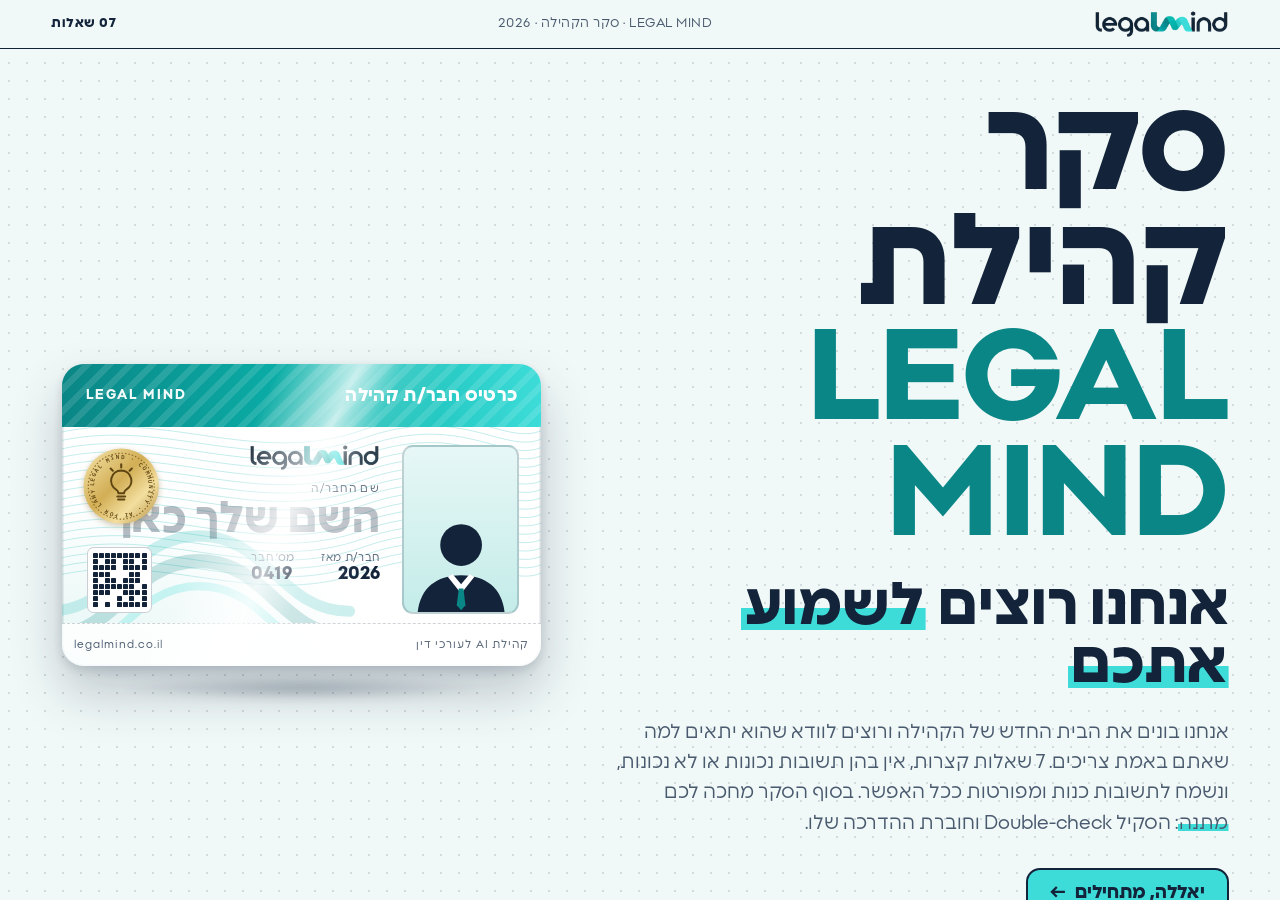
==== community-content-2026/index.html @ 0b5b9eeb "Apply Kadabra review: Polin font, optional details, new icons and wording" ====
<!doctype html>
<html lang="he" dir="rtl">
<head>
<meta charset="utf-8">
<meta name="viewport" content="width=device-width, initial-scale=1, viewport-fit=cover">
<meta property="og:image" content="og.png">
</head>
<body>
<title>סקר קהילת LEGAL MIND</title>
<meta name="description" content="12 שאלות קצרות שיעזרו לנו להחליט אילו מדריכים, סרטונים ועדכונים להכין לקהילה.">
<meta property="og:title" content="סקר קהילת ליגל מיינד">
<meta property="og:description" content="12 שאלות קצרות שיעזרו לנו להחליט אילו מדריכים, סרטונים ועדכונים להכין לקהילה.">
<link rel="preconnect" href="https://fonts.googleapis.com">
<link rel="preconnect" href="https://fonts.gstatic.com" crossorigin>
<link rel="stylesheet" href="https://fonts.googleapis.com/css2?family=Karantina:wght@400;700&family=Frank+Ruhl+Libre:wght@700;900&family=Heebo:wght@400;500;700;800;900&family=IBM+Plex+Mono:wght@400;500;600&family=Amatic+SC:wght@700&display=swap">
<style>
/* Layout: a working desk seen from above. Top rail + bottom rail frame every page; each question pairs a live object (prop) with the answers. */
:root{
  --paper:#F1F9F8;      /* very light turquoise ground, keeps the logo in its true colours */
  --sheet:#FFFFFF;
  --ink:#13233A;        /* logo navy */
  --ink-2:#4A5A6E;
  --teal-d:#0A8686;     /* logo teal, dark */
  --teal:#0BB5AD;       /* logo teal, mid */
  --teal-l:#3DDCD8;     /* logo teal, light */
  --mint:#CDF3F0;       /* selection fill */
  --kraft:#D9B98A;      /* case folder */
  --kraft-d:#B8945F;
  --stamp:#A4432F;      /* rubber-stamp red, from the landing page */
  --wood:#8A5A34;
  --note:#FFF1A6;
  --line:rgba(19,35,58,.16);
  --display:"Karantina","Heebo",system-ui,sans-serif;
  --body:"Heebo",system-ui,sans-serif;
  --mono:"IBM Plex Mono","Heebo",ui-monospace,monospace;
  --hand:"Amatic SC","Heebo",cursive;
  --gut:clamp(16px,4vw,56px);
  --ease:cubic-bezier(.2,.8,.2,1);
  --spring:cubic-bezier(.34,1.56,.64,1);
  color-scheme:light;
}
*{box-sizing:border-box}
html,body{height:100%}
body{direction:rtl;margin:0;background:var(--paper);color:var(--ink);font-family:var(--body);-webkit-font-smoothing:antialiased;overflow:hidden}
button,input,textarea{font:inherit;color:inherit}
.ltr{direction:ltr;unicode-bidi:isolate}
:focus-visible{outline:3px solid var(--teal);outline-offset:3px}

/* ---------- frame ---------- */
.app{position:fixed;inset:env(safe-area-inset-top,0px) 0 env(safe-area-inset-bottom,0px) 0;display:grid;grid-template-rows:auto minmax(0,1fr) auto;grid-template-columns:minmax(0,1fr);
  background-color:var(--paper);background-image:radial-gradient(rgba(19,35,58,.14) 1px,transparent 1.3px);background-size:18px 18px}
.rail{display:flex;align-items:center;justify-content:space-between;gap:12px;padding:10px var(--gut);font-family:var(--mono);font-size:13px;letter-spacing:.04em;color:var(--ink-2);background:var(--paper);position:relative;z-index:5}
.rail-top{border-bottom:1.5px solid var(--ink)}
.rail-top .logo{height:28px;width:auto;display:block}
.rail-top .meta{flex:1;text-align:center;white-space:nowrap;overflow:hidden;text-overflow:ellipsis}
.counter{font-weight:600;color:var(--ink);font-variant-numeric:tabular-nums}
.rail-bottom{border-top:1.5px solid var(--ink);padding-block:10px}
.rail-bottom[hidden]{display:none}
.ticks{display:flex;gap:4px;flex:1;max-width:340px;margin-inline:16px}
.ticks i{flex:1;height:7px;border-radius:4px;border:1.5px solid var(--ink);background:transparent;transition:background .4s var(--ease)}
.ticks i.on{background:var(--teal-l)}
.demo-flag{position:absolute;top:100%;left:50%;transform:translate(-50%,8px);background:var(--ink);color:#fff;font-family:var(--mono);font-size:12px;padding:3px 10px;white-space:nowrap}

/* ---------- pages ---------- */
.pages{position:relative;overflow:hidden}
.page{position:absolute;inset:0;overflow-y:auto;overflow-x:hidden;padding:clamp(14px,3vh,36px) var(--gut);
  opacity:0;visibility:hidden;transform:translateX(-36px);transition:opacity .45s var(--ease),transform .55s var(--ease),visibility 0s .55s}
.page.on{opacity:1;visibility:visible;transform:none;transition:opacity .45s var(--ease),transform .55s var(--ease)}
.page.out{opacity:0;visibility:visible;transform:translateX(36px)}
.page.rev{transform:translateX(36px)}
.page.rev.out{transform:translateX(-36px)}

/* ---------- type ---------- */
.eyebrow{font-family:var(--mono);font-size:13px;font-weight:600;letter-spacing:.08em;color:var(--teal-d);display:flex;align-items:center;gap:10px}
.eyebrow::before{content:"";width:22px;height:2px;background:currentColor}
.title{font-family:var(--display);font-weight:700;line-height:.95;margin:0;font-size:clamp(54px,9.5vw,96px);letter-spacing:-.005em;text-wrap:balance}
.sub{margin:0;font-size:clamp(17px,1.6vw,19px);line-height:1.6;color:var(--ink-2);max-width:56ch}
mark.hl{color:inherit;background:linear-gradient(transparent 52%,var(--teal-l) 52%,var(--teal-l) 90%,transparent 90%) no-repeat 100% 0/0% 100%;
  -webkit-box-decoration-break:clone;box-decoration-break:clone;padding-inline:.04em}
.on mark.hl{animation:marker .8s .35s var(--ease) forwards}
@keyframes marker{to{background-size:100% 100%}}
.hand{font-family:var(--hand);font-weight:700;font-size:30px;line-height:1;color:var(--ink)}

/* ---------- buttons ---------- */
.btn{appearance:none;cursor:pointer;display:inline-flex;align-items:center;gap:10px;border:2px solid var(--ink);border-radius:14px;background:var(--sheet);color:var(--ink);
  font-family:var(--body);font-weight:700;font-size:18px;padding:12px 22px;min-height:48px;box-shadow:0 4px 0 var(--ink);transition:transform .15s var(--ease),box-shadow .15s var(--ease),background .2s;text-decoration:none}
.btn:hover:not(:disabled){transform:translateY(-2px);box-shadow:0 6px 0 var(--ink)}
.btn:active:not(:disabled){transform:translateY(3px);box-shadow:0 1px 0 var(--ink)}
.btn-go{background:var(--teal-l)}
.btn-go.ready{animation:nudge 1.6s var(--ease) infinite}
@keyframes nudge{0%,70%,100%{transform:none}80%{transform:translateX(-4px)}90%{transform:translateX(0)}}
.btn:disabled{cursor:not-allowed;background:transparent;color:rgba(19,35,58,.4);border-style:dashed;border-color:rgba(19,35,58,.35);box-shadow:none}
.btn-quiet{border-color:transparent;box-shadow:none;background:transparent;font-weight:500;padding-inline:8px}
.btn-quiet:hover:not(:disabled){box-shadow:none;transform:none;text-decoration:underline}

/* ---------- question layout ---------- */
.q-grid{min-height:100%;display:grid;grid-template-columns:1fr;grid-template-rows:auto 1fr;gap:clamp(10px,2vh,22px);max-width:1180px;margin-inline:auto}
.prop-zone{position:relative;height:clamp(200px,33vh,320px);container-type:size;display:grid;place-items:center;pointer-events:none}
.q-main{display:flex;flex-direction:column;gap:clamp(12px,2vh,20px);align-content:start;min-width:0;padding-bottom:12px}
@media (min-width:900px){
  .q-grid{grid-template-columns:minmax(0,1.08fr) minmax(0,.92fr);grid-template-rows:1fr;align-items:center;gap:clamp(24px,4vw,64px)}
  .prop-zone{order:2;height:min(62vh,560px)}
  .q-main{order:1;padding-bottom:0}
}
.prop-zone.none{display:none}
@media (min-width:900px){ .q-grid.solo{grid-template-columns:minmax(0,760px);justify-content:center} }

/* ---------- options ---------- */
.opts{display:grid;gap:10px}
.opts.cards{grid-template-columns:repeat(2,minmax(0,1fr))}
.opt{position:relative;display:flex;align-items:center;gap:14px;width:100%;text-align:start;cursor:pointer;background:linear-gradient(180deg,#FFFFFF,#F6FBFB);border:1.5px solid var(--ink);border-radius:14px;box-shadow:0 4px 0 var(--ink),0 8px 16px rgba(19,35,58,.08);margin-bottom:4px;
  padding:15px 16px;min-height:56px;font-size:clamp(17px,1.5vw,19px);font-weight:500;line-height:1.35;transition:background .2s,transform .18s var(--ease),box-shadow .18s var(--ease)}
.on .opt{animation:rise .5s var(--ease) backwards}
@keyframes rise{from{opacity:0;transform:translateY(12px)}}
.opt:hover{transform:translateY(-2px);box-shadow:0 6px 0 var(--ink),0 12px 20px rgba(19,35,58,.10)}
.opt:active{transform:translateY(3px);box-shadow:0 1px 0 var(--ink)}
.opt[aria-checked="true"]{background:linear-gradient(180deg,#E2FAF8,var(--mint));box-shadow:0 2px 0 var(--ink),0 0 0 4px rgba(61,220,216,.35);transform:translateY(2px)}
.key{flex:none;width:30px;height:30px;display:grid;place-items:center;border:1.5px solid var(--ink);border-radius:8px;font-family:var(--mono);font-size:14px;font-weight:600;background:var(--paper);transition:background .2s}
.opt[aria-checked="true"] .key{background:var(--ink);color:#fff}
.ico{flex:none;width:34px;height:34px;display:grid;place-items:center;background:#fff;border:1.5px solid var(--line);border-radius:9px}
.ico svg{width:22px;height:22px}
.opt .tick{margin-inline-start:auto;font-weight:800;opacity:0;transform:scale(.5);transition:.25s var(--spring)}
.opt[aria-checked="true"] .tick{opacity:1;transform:none}
.opts.cards .opt{flex-direction:column;align-items:flex-start;min-height:104px;justify-content:space-between}
.opts.cards .opt .tick{position:absolute;top:12px;inset-inline-end:14px}
.opts.chips{display:flex;flex-wrap:wrap}
.opts.chips .opt{width:auto;border-radius:999px;padding:11px 20px}
.opts.chips .opt .key{display:none}
.other-wrap{display:none}
.other-wrap.show{display:block}
.q-hint{margin:0;font-family:var(--body);font-weight:600;font-size:clamp(22px,2.4vw,28px);line-height:1.35;color:var(--teal-d)}
.other-hint{margin:10px 2px 0;font-size:clamp(20px,2vw,24px);font-weight:600;line-height:1.4;color:var(--ink-2)}
.inline-next{display:none;justify-content:flex-end}
.inline-next.show{display:flex}
.inline-next .btn{min-width:150px;justify-content:center}
.other-hint b{color:var(--ink);background:var(--mint);border-radius:6px;padding:1px 6px;white-space:nowrap}
.other-in,.field input,.open-in{width:100%;border:1.5px solid var(--ink);background:var(--sheet);padding:14px 15px;font-size:18px;outline:none;border-radius:12px;transition:box-shadow .2s}
.other-in:focus,.field input:focus,.open-in:focus{box-shadow:0 0 0 4px rgba(61,220,216,.45)}
.err{min-height:1.3em;color:var(--stamp);font-weight:600;font-size:15px}
.hint{font-family:var(--mono);font-size:14px;color:var(--ink-2)}
.scale{display:grid;grid-template-columns:repeat(10,minmax(0,1fr));gap:6px}
.scale .opt{justify-content:center;padding:14px 0;font-family:var(--mono);font-weight:600;font-size:19px}
.scale-ends{display:flex;justify-content:space-between;font-family:var(--mono);font-size:14px;color:var(--ink-2)}
.open-in{min-height:140px;resize:vertical;line-height:1.7}
@media (max-width:560px){ .opts.cards{grid-template-columns:1fr} .opts.cards .opt{min-height:0;flex-direction:row;align-items:center} .opts.cards .opt .tick{position:static} .scale{grid-template-columns:repeat(5,minmax(0,1fr))} }

/* ---------- welcome ---------- */
.page.welcome{padding-block:0}
.hero{width:100%;max-width:1180px;min-height:100%;margin-inline:auto;display:grid;grid-template-columns:minmax(0,1fr);align-content:center;gap:clamp(28px,5vh,48px);padding-block:clamp(28px,5vh,56px)}
.hero-visual{display:flex;justify-content:center;container-type:inline-size;width:min(100%,430px);margin-inline:auto}
.hero-visual .prop{font-size:calc(100cqw / 23)}
.hero-copy{display:flex;flex-direction:column;align-items:center;text-align:center;gap:clamp(16px,2.6vh,26px);min-width:0}
.hero-copy>*{max-width:100%}
.hero-head{font-family:var(--display);font-weight:700;font-size:clamp(60px,15vw,128px);line-height:.9;margin:0;text-wrap:balance;letter-spacing:-.005em}
.hero-head .ltr{color:var(--teal-d)}
.hero-q{font-family:var(--display);font-weight:700;font-size:clamp(34px,7.4vw,58px);line-height:1;margin:0;color:var(--ink)}
.hero-cta{display:flex;flex-direction:column;align-items:center;gap:22px;margin-top:6px}
.hero-cta .hand{transform:rotate(-2deg);position:relative}
.hero-cta .hand svg{position:absolute;inset-inline:0;bottom:-8px;width:100%;height:10px}
.hero-cta .hand path{fill:none;stroke:var(--teal);stroke-width:3;stroke-linecap:round;stroke-dasharray:200;stroke-dashoffset:200}
.on .hero-cta .hand path{animation:draw 1s 1.2s var(--ease) forwards}
@media (min-width:900px){
  .hero{grid-template-columns:minmax(0,1.1fr) minmax(0,.9fr);align-items:center;gap:clamp(30px,5vw,80px)}
  .hero-copy{order:1;align-items:flex-start;text-align:start}
  .hero-visual{order:2;width:min(100%,520px)}
  .hero-cta{align-items:flex-start}
}

/* ---------- details & thanks ---------- */
.form{display:grid;gap:14px}
.row2{display:grid;grid-template-columns:1fr 1fr;gap:12px}
@media (max-width:520px){ .row2{grid-template-columns:1fr} }
.field label{display:block;font-weight:700;font-size:16px;margin-bottom:6px}
.field .req{color:var(--teal-d)}
.field input[type=email],.field input[type=tel]{direction:ltr;text-align:right}
.field.bad input{border-color:var(--stamp);box-shadow:4px 4px 0 rgba(164,67,47,.25)}
.consent{display:flex;gap:12px;align-items:flex-start;cursor:pointer;font-size:17px;line-height:1.55}
.consent input{appearance:none;flex:none;width:28px;height:28px;margin:2px 0 0;border:2px solid var(--ink);border-radius:8px;background:var(--sheet);display:grid;place-items:center;cursor:pointer}
.consent input::after{content:"";width:12px;height:7px;border-inline-start:3px solid var(--ink);border-bottom:3px solid var(--ink);transform:rotate(-45deg) scale(0);margin-top:-3px;transition:.2s var(--spring)}
.consent input:checked{background:var(--teal-l)}
.consent input:checked::after{transform:rotate(-45deg) scale(1)}
.link{background:none;border:0;padding:0;color:var(--teal-d);font-weight:700;text-decoration:underline;text-underline-offset:3px;cursor:pointer}
.notice{margin:0;font-size:15px;line-height:1.6;color:var(--ink-2)}
.missing{font-family:var(--mono);font-size:14px;color:var(--ink-2)}
.hp{position:absolute;inset-inline-start:-9999px;width:1px;height:1px;overflow:hidden}

.thanks .q-main{gap:16px}
.ends{display:grid;grid-template-columns:repeat(2,minmax(0,1fr));gap:12px;margin-top:8px}
@media (max-width:620px){ .ends{grid-template-columns:1fr} }
.end{background:var(--sheet);border:1.5px solid var(--line);border-radius:14px;padding:16px;display:flex;flex-direction:column;gap:8px}
.end .e-eyebrow{font-family:var(--mono);font-size:13px;letter-spacing:.06em;color:var(--teal-d)}
.end h3{margin:0;font-size:19px}
.end p{margin:0;font-size:16px;line-height:1.55;color:var(--ink-2)}
.end a{align-self:flex-start;margin-top:4px;font-weight:700;font-size:17px;color:var(--ink);text-decoration:none;border-bottom:2px solid var(--teal-l);padding-bottom:1px;display:inline-flex;gap:8px;align-items:center}
.end a:hover{border-color:var(--ink)}
.mini-title{font-family:var(--mono);font-size:13px;letter-spacing:.06em;color:var(--teal-d);margin:20px 0 0}
.mini-links{display:flex;flex-wrap:wrap;gap:8px;margin-top:10px}
.mini-links a{font-size:14.5px;font-weight:600;color:var(--ink);text-decoration:none;border:1.5px solid var(--line);border-radius:999px;padding:7px 14px;background:var(--sheet)}
.mini-links a:hover{border-color:var(--teal-d);color:var(--teal-d)}
.end svg{width:20px;height:20px}

/* ---------- privacy modal ---------- */
.modal{position:fixed;inset:0;z-index:50;display:grid;place-items:center;padding:16px;background:rgba(19,35,58,.55)}
.modal[hidden]{display:none}
.modal-box{background:var(--sheet);border:2px solid var(--ink);border-radius:16px;overflow:hidden;box-shadow:0 6px 0 var(--ink);max-width:680px;width:100%;max-height:84vh;display:flex;flex-direction:column}
.modal-head{display:flex;justify-content:space-between;align-items:center;padding:10px 14px;border-bottom:1.5px solid var(--ink);background:var(--mint);font-family:var(--mono);font-size:13px}
.modal-body{overflow-y:auto;padding:18px 22px;line-height:1.75;font-size:17px}
.modal-body h1{font-family:var(--display);font-size:44px;line-height:1;margin:0 0 6px}
.modal-body h2{font-size:17px;margin:18px 0 4px;color:var(--teal-d)}
.modal-foot{padding:12px 14px;border-top:1.5px solid var(--line)}

/* =================== PROPS =================== */
.prop{position:relative;font-size:min(4.3cqh,6.2cqw)}
/* each object fills its zone: sizes are tuned to the object's own proportions */
.p-folder{font-size:min(6cqh,4.8cqw)}.p-dialog{font-size:min(6.4cqh,4.8cqw)}.p-laptop{font-size:min(5.4cqh,4.4cqw)}
.p-stamp{font-size:min(6.6cqh,5.4cqw)}.p-scales{font-size:min(4.4cqh,4.7cqw)}.p-chat{font-size:min(5.6cqh,5cqw)}
.p-keys{font-size:min(4.8cqh,4.1cqw)}.p-cal{font-size:min(4.6cqh,6cqw)}.p-contract{font-size:min(4.3cqh,6cqw)}.p-note{font-size:min(5.6cqh,6cqw)}
.p-gavel{font-size:min(5.6cqh,5.4cqw)}.p-card{font-size:min(5.2cqh,4.1cqw)}
.btn{white-space:nowrap}.ticks{min-width:0}
@media (max-width:420px){.rail-bottom .ticks{margin-inline:8px}.rail-bottom .btn{padding-inline:16px}}
.idle-swing{transform-origin:50% 0;animation:swing 5.5s ease-in-out infinite}
@keyframes swing{0%,100%{transform:rotate(2.6deg)}50%{transform:rotate(-2.6deg)}}
.bump{animation:bump 1.2s var(--ease)}
@keyframes bump{0%{transform:rotate(0)}20%{transform:rotate(-7deg)}45%{transform:rotate(5deg)}70%{transform:rotate(-2deg)}100%{transform:rotate(0)}}
@keyframes draw{to{stroke-dashoffset:0}}
@keyframes popin{from{opacity:0;transform:scale(.7) rotate(-6deg)}}

/* membership card: a community member card (photo, name, member since, entry QR, gold seal). Floats in 3D, flips to the member profile when an answer lands. */
.p-card{width:22em;perspective:70em;position:relative;padding-bottom:1.6em}
.p-card::after{content:"";position:absolute;left:12%;right:12%;bottom:0;height:1.2em;border-radius:50%;background:radial-gradient(closest-side,rgba(19,35,58,.28),transparent);filter:blur(.2em);animation:floor 7s ease-in-out infinite}
@keyframes floor{0%,100%{transform:scaleX(1);opacity:.9}50%{transform:scaleX(.86);opacity:.6}}
.mc{position:relative;width:22em;height:13.87em;transform-style:preserve-3d;transition:transform 1.1s var(--spring);animation:hover3d 7s ease-in-out infinite}
.p-card.back .mc{transform:rotateY(180deg)}
@keyframes hover3d{0%,100%{rotate:x 9deg;translate:0 0}25%{rotate:y -11deg}50%{rotate:x -4deg;translate:0 -.5em}75%{rotate:y 10deg}}
.mc-face{position:absolute;inset:0;border-radius:1em;overflow:hidden;backface-visibility:hidden;-webkit-backface-visibility:hidden;
  box-shadow:0 1.2em 2.4em rgba(19,35,58,.24),0 .2em .5em rgba(19,35,58,.14),inset 0 0 0 .07em rgba(19,35,58,.14),inset 0 .12em 0 rgba(255,255,255,.95)}
.mc-front{background:radial-gradient(120% 100% at 0% 100%,#E3F6F4 0%,#FFFFFF 55%);display:grid;grid-template-columns:6.4em 1fr;grid-template-rows:2.9em 1fr 2em}
.mc-head{grid-column:1/3;display:flex;align-items:center;justify-content:space-between;padding:0 1.1em;background:linear-gradient(90deg,var(--teal-d),var(--teal) 55%,var(--teal-l));position:relative;overflow:hidden}
.mc-head::after{content:"";position:absolute;inset:0;background:repeating-linear-gradient(135deg,rgba(255,255,255,.12) 0 .3em,transparent .3em .7em)}
.mc-head span{position:relative;z-index:1;font-weight:800;font-size:.82em;color:#fff;letter-spacing:.02em}
.mc-head .ltr{font-family:var(--mono);font-weight:600;font-size:.6em;letter-spacing:.16em;opacity:.95}
.mc-photo{grid-row:2/3;margin:.8em 0 .4em 0;margin-inline-start:1em;border-radius:.5em;background:linear-gradient(180deg,#E6F7F6,#C4ECE9);border:.1em solid rgba(19,35,58,.18);overflow:hidden;display:flex;align-items:flex-end;justify-content:center;position:relative}
.mc-photo svg{width:4.6em}
.mc-photo .av-head,.mc-photo .av-body{fill:var(--ink)}
.mc-photo .av-collar{fill:#fff}
.mc-photo .av-tie{fill:var(--teal-d)}
.mc-info{grid-row:2/3;padding:.75em 1em .3em;display:flex;flex-direction:column;gap:.15em;min-width:0;position:relative}
.mc-info img{height:1.25em;width:auto;align-self:flex-start;margin-bottom:.35em}
.mc-label{font-family:var(--mono);font-size:.5em;letter-spacing:.12em;color:var(--ink-2)}
.mc-name{font-family:var(--display);font-weight:700;font-size:1.95em;line-height:1;white-space:nowrap;overflow:hidden;text-overflow:ellipsis;color:var(--ink)}
.mc-name.empty{color:rgba(19,35,58,.3)}
.mc-meta{display:flex;gap:1.2em;margin-top:.35em}
.mc-meta span{font-family:var(--mono);font-size:.5em;color:var(--ink-2);letter-spacing:.06em}
.mc-meta b{display:block;font-family:var(--body);font-size:1.6em;color:var(--ink);letter-spacing:0}
.mc-seal{direction:ltr;unicode-bidi:isolate;position:absolute;top:.9em;left:.9em;width:3.6em;height:3.6em;filter:drop-shadow(0 .12em .15em rgba(120,90,30,.35));animation:sealspin 18s linear infinite}
@keyframes sealspin{to{transform:rotate(360deg)}}

.mc-seal .inner{fill:none;stroke:#8A6A24;stroke-width:1.4;stroke-dasharray:2 2.4}
.mc-seal text{font-family:"IBM Plex Mono",monospace;font-size:7.4px;font-weight:600;fill:#5E4512;letter-spacing:.9px}
.mc-seal .scale{fill:none;stroke:#5E4512;stroke-width:2.6;stroke-linecap:round;stroke-linejoin:round}
.mc-qr{position:absolute;bottom:2.45em;inset-inline-end:1.15em;width:3em;height:3em;display:grid;grid-template-columns:repeat(9,1fr);gap:.05em;padding:.22em;background:#fff;border:.08em solid rgba(19,35,58,.22);border-radius:.3em;z-index:2}
.mc-qr i{background:var(--ink);border-radius:.04em}
.mc-qr i.o{background:transparent}
.mc-art{position:absolute;inset:2.9em 0 2em;width:100%;height:calc(100% - 4.9em);pointer-events:none}
.mc-art .g{fill:none;stroke:var(--teal);stroke-width:.5;opacity:.35}
.mc-art .w{fill:none;stroke-linecap:round}
.mc-photo,.mc-info,.mc-foot{position:relative;z-index:1}
.mc-foot{grid-column:1/3;background:rgba(255,255,255,.85);display:flex;align-items:center;justify-content:space-between;padding:0 1.1em;border-top:.08em dashed rgba(19,35,58,.2);font-family:var(--mono);font-size:.5em;color:var(--ink-2);letter-spacing:.1em}
.mc-sheen{position:absolute;inset:-50% -40%;background:linear-gradient(115deg,transparent 42%,rgba(255,255,255,.75) 49%,rgba(255,255,255,.15) 53%,transparent 58%);animation:sheen 6.5s ease-in-out infinite;pointer-events:none;z-index:3}
@keyframes sheen{0%,55%{transform:translateX(55%)}80%,100%{transform:translateX(-55%)}}
.mc-back{transform:rotateY(180deg);background:linear-gradient(160deg,#F7FDFD,#E2F6F4);display:flex;flex-direction:column}
.mc-back .mc-head{height:2.9em;flex:none}
.mc-sign{margin:.8em 1.1em .5em;flex:1;border-radius:.45em;padding:.6em .8em;background:repeating-linear-gradient(135deg,#FFFFFF 0 .45em,#F0F9F8 .45em .9em);box-shadow:inset 0 0 0 .07em rgba(19,35,58,.18)}
.mc-sign .b-fields{display:grid;grid-template-columns:1fr 1fr;gap:.35em .9em}
.mc-sign .sf-value{font-family:var(--hand);font-size:1.25em;font-weight:700;line-height:1.05}
.mc-back .mc-foot{height:2em;flex:none}
.b-fields{display:flex;flex-direction:column;gap:.45em;min-width:0}
.sf{border-bottom:.08em dashed rgba(19,35,58,.3);padding-bottom:.2em;min-width:0}
.sf-label{display:block;font-family:var(--mono);font-size:.55em;letter-spacing:.08em;color:var(--ink-2)}
.sf-value{display:block;font-weight:700;font-size:.8em;white-space:nowrap;overflow:hidden;text-overflow:ellipsis}
.sf-current .sf-label{color:var(--teal-d)}
.sf-pop .sf-value{animation:sfpop .7s var(--spring)}
@keyframes sfpop{0%{background:var(--teal-l);transform:scale(.6)}100%{background:transparent;transform:none}}

/* folder */
.p-folder{width:20em;height:15em;position:relative}
.p-folder .f-back{position:absolute;inset:1.6em 0 0;background:var(--kraft-d);border-radius:.4em}
.p-folder .f-tab{position:absolute;top:-1.6em;inset-inline-start:1.2em;height:1.7em;padding:0 1em;background:var(--kraft-d);border-radius:.4em .4em 0 0;font-family:var(--mono);font-size:.62em;display:flex;align-items:center;color:#3B2A12;font-weight:600}
.p-folder .f-paper{position:absolute;inset:.4em 1.2em 3em;background:#fff;box-shadow:0 .2em .6em rgba(0,0,0,.15);padding:.9em 1em;display:flex;flex-direction:column;gap:.5em;animation:peek 6s ease-in-out infinite}
@keyframes peek{0%,100%{transform:translateY(0)}50%{transform:translateY(-.5em)}}
.p-folder .f-title{font-family:var(--mono);font-size:.62em;font-weight:600;letter-spacing:.08em;border-bottom:.12em solid var(--ink);padding-bottom:.4em}
.p-folder .f-front{position:absolute;inset:6.4em 0 0;background:linear-gradient(180deg,var(--kraft),#CFAD7B);border-radius:.3em .3em .4em .4em;box-shadow:0 -.1em .3em rgba(0,0,0,.12),0 1.2em 2em rgba(19,35,58,.18)}
.p-folder .f-front span{position:absolute;bottom:1.1em;inset-inline-end:1.2em;border:.16em solid var(--stamp);color:var(--stamp);font-weight:800;font-size:1em;padding:.1em .6em;transform:rotate(-8deg);opacity:.85;letter-spacing:.1em}

/* dialog */
.p-dialog{width:19em;position:relative;animation:popin .6s var(--spring) .2s both;transform:rotate(2.5deg)}
.d-win{background:#fff;border:.13em solid var(--ink);box-shadow:.35em .35em 0 var(--ink)}
.d-bar{display:flex;align-items:center;gap:.6em;padding:.4em .7em;background:var(--teal-l);border-bottom:.13em solid var(--ink);font-family:var(--mono);font-size:.62em;font-weight:600}
.d-dots{display:flex;gap:.35em;direction:ltr}
.d-dots i{width:.75em;height:.75em;border:.12em solid var(--ink);border-radius:50%;background:#fff}
.d-body{display:flex;gap:.8em;align-items:flex-start;padding:1em 1em .6em}
.d-icon{flex:none;width:2.2em;height:2em;display:grid;place-items:end center;font-weight:900;font-size:1em;color:#fff;background:var(--ink);clip-path:polygon(50% 0,100% 100%,0 100%);padding-bottom:.15em}
.d-msg{margin:0;font-size:.82em;line-height:1.45}
.d-actions{display:flex;justify-content:flex-start;padding:0 1em .9em}
.d-btn{border:.12em solid var(--ink);padding:.2em 1.4em;font-size:.75em;font-weight:700;background:var(--paper);transition:background .15s}
.d-cursor{position:absolute;width:1.9em;fill:#fff;stroke:var(--ink);stroke-width:1.6;left:70%;top:110%;animation:cursor 5s var(--ease) 1s infinite}
@keyframes cursor{0%{left:78%;top:118%}35%,55%{left:calc(100% - 4.2em);top:calc(100% - 1.6em)}45%{transform:scale(.82)}50%{transform:none}100%{left:78%;top:118%}}
.p-dialog.ping .d-win{animation:shake .5s var(--ease)}
@keyframes shake{25%{transform:translateX(-.3em)}50%{transform:translateX(.3em)}75%{transform:translateX(-.15em)}}

/* stamp */
.p-stamp{width:17em;height:13em;position:relative}
.s-paper{position:absolute;inset:0;background:#fff;transform:rotate(-3deg);box-shadow:0 1em 2em rgba(19,35,58,.18);padding:1.6em 1.4em;display:flex;flex-direction:column;gap:.8em}
.s-paper i{display:block;height:.45em;background:#E3E9EE}
.s-paper i:nth-child(2){width:80%}.s-paper i:nth-child(3){width:90%}.s-paper i:nth-child(4){width:55%}
.s-mark{position:absolute;left:50%;top:52%;transform:translate(-50%,-50%) rotate(-12deg);border:.28em double var(--stamp);color:var(--stamp);padding:.2em .8em;font-family:var(--display);font-weight:700;font-size:2.6em;letter-spacing:.04em;opacity:.88;white-space:nowrap;mix-blend-mode:multiply}
.on .s-mark,.s-mark.slam{animation:slam .55s var(--spring) .3s both}
@keyframes slam{0%{opacity:0;transform:translate(-50%,-50%) rotate(-12deg) scale(2.2)}60%{opacity:.95;transform:translate(-50%,-50%) rotate(-12deg) scale(.94)}100%{opacity:.88;transform:translate(-50%,-50%) rotate(-12deg) scale(1)}}

/* scales of justice */
.p-scales{width:19em}
.p-scales svg{width:100%;overflow:visible}
.p-scales .st{fill:none;stroke:var(--ink);stroke-width:5;stroke-linecap:round;stroke-linejoin:round}
.p-scales .bowl{fill:var(--teal-l);stroke:var(--ink);stroke-width:4}
.p-scales .knob{fill:var(--teal-d);stroke:var(--ink);stroke-width:4}
.p-scales .base{fill:var(--ink)}
.p-scales .beam{transform-box:view-box;transform-origin:120px 44px;transform:rotate(var(--tilt,0deg));transition:transform 1.1s var(--spring)}
.p-scales .pan-r{transform-box:view-box;transform-origin:204px 44px;transform:rotate(calc(var(--tilt,0deg) * -1));transition:transform 1.1s var(--spring)}
.p-scales .pan-l{transform-box:view-box;transform-origin:36px 44px;transform:rotate(calc(var(--tilt,0deg) * -1));transition:transform 1.1s var(--spring)}
.p-scales.idle .beam{animation:wob 4s ease-in-out infinite}
@keyframes wob{0%,100%{transform:rotate(-2deg)}50%{transform:rotate(2deg)}}
.p-scales .readout{text-align:center;font-family:var(--mono);font-size:.7em;margin-top:.4em;color:var(--ink-2)}

/* gavel */
.p-gavel{width:17em}
.p-gavel svg{width:100%;overflow:visible}
.gv-wood{fill:var(--wood);stroke:var(--ink);stroke-width:4}
.gv-band{fill:var(--teal-l);stroke:var(--ink);stroke-width:3}
.gv-block{fill:#6B4426;stroke:var(--ink);stroke-width:4}
.gv-hammer{transform-box:view-box;transform-origin:226px 72px;transform:rotate(-24deg)}
.gv-hit path{fill:none;stroke:var(--teal-d);stroke-width:5;stroke-linecap:round;opacity:0}
.p-gavel.idle .gv-hammer{animation:knock 4.5s var(--ease) 1s infinite}
.p-gavel.idle .gv-hit path{animation:hit 4.5s var(--ease) 1s infinite}
.p-gavel.strike .gv-hammer{animation:knock1 .7s var(--ease)}
.p-gavel.strike .gv-hit path{animation:hit1 .7s var(--ease)}
@keyframes knock{0%,70%,100%{transform:rotate(-24deg)}78%{transform:rotate(4deg)}86%{transform:rotate(-24deg)}}
@keyframes hit{0%,76%,100%{opacity:0}80%{opacity:1}90%{opacity:0}}
@keyframes knock1{0%{transform:rotate(-24deg)}40%{transform:rotate(4deg)}100%{transform:rotate(-24deg)}}
@keyframes hit1{0%,30%{opacity:0}45%{opacity:1}80%,100%{opacity:0}}

/* keyboard corner */
.p-keys{width:22em;position:relative}
.kb{direction:ltr;background:linear-gradient(160deg,#D9DDE2,#AEB5BE);border-radius:1.2em;padding:.9em;box-shadow:0 1.6em 2.6em rgba(19,35,58,.28),inset 0 .15em 0 rgba(255,255,255,.7);transform:perspective(60em) rotateX(22deg) rotate(-12deg);display:grid;grid-template-columns:repeat(5,1fr);gap:.55em}
.kc{height:3.6em;border-radius:.55em;background:linear-gradient(180deg,#FBFBF9,#E6E4DD);border:.08em solid #C9C5BA;box-shadow:0 .32em 0 #ACA89C,0 .5em .8em rgba(19,35,58,.18);display:flex;align-items:flex-start;justify-content:flex-start;padding:.45em .55em;font-family:var(--mono);font-weight:600;font-size:.9em;color:#3A4656}
.kc.w2{grid-column:span 2}
.kc.hot{grid-column:span 2;background:linear-gradient(180deg,#86EEEA,var(--teal-l));border-color:var(--teal-d);box-shadow:0 .32em 0 var(--teal-d),0 .5em .8em rgba(19,35,58,.18);color:var(--ink);font-family:var(--display);font-size:1.45em;line-height:.95;direction:rtl;text-align:right;padding:.35em .45em;white-space:normal}
.p-keys.idle .kc.hot{animation:press 3.4s var(--ease) infinite}
.p-keys.press .kc.hot{animation:press1 .45s var(--ease)}
@keyframes press{0%,78%,100%{transform:none}84%{transform:translateY(.28em);box-shadow:0 .06em 0 var(--teal-d)}}
@keyframes press1{50%{transform:translateY(.28em);box-shadow:0 .06em 0 var(--teal-d)}}

/* chat */
.p-chat{width:18em;background:#fff;border:.13em solid var(--ink);box-shadow:.35em .35em 0 var(--ink);display:flex;flex-direction:column;gap:.6em;padding:0 0 1em}
.c-head{display:flex;align-items:center;gap:.6em;padding:.6em .8em;border-bottom:.12em solid var(--ink);font-weight:700;font-size:.8em}
.c-ava{width:2em;height:2em;border-radius:50%;background:var(--teal-l);border:.12em solid var(--ink);display:grid;place-items:center;font-family:var(--mono);font-size:.75em;font-weight:600}
.c-on{width:.55em;height:.55em;border-radius:50%;background:#22B07D;margin-inline-start:auto;box-shadow:0 0 0 .2em rgba(34,176,125,.2)}
.c-msg{max-width:82%;padding:.55em .8em;font-size:.82em;line-height:1.4;margin-inline:.8em}
.c-bot{align-self:flex-start;background:#EEF3F6;border-radius:.2em 1em 1em 1em;animation:popin .5s var(--spring) .3s both}
.c-me{align-self:flex-end;background:var(--teal-l);border:.1em solid var(--ink);border-radius:1em .2em 1em 1em;animation:popin .45s var(--spring) both}
.c-typing{align-self:flex-end;margin-inline:.8em;display:none;gap:.25em;padding:.5em .7em;background:#EEF3F6;border-radius:1em}
.c-typing.show{display:flex}
.c-typing i{width:.45em;height:.45em;border-radius:50%;background:var(--ink-2);animation:dots 1s infinite}
.c-typing i:nth-child(2){animation-delay:.15s}.c-typing i:nth-child(3){animation-delay:.3s}
@keyframes dots{0%,100%{opacity:.3;transform:none}50%{opacity:1;transform:translateY(-.2em)}}

/* calendar */
.p-cal{width:13em;position:relative;transform:rotate(3deg)}
.cal{background:#fff;box-shadow:0 1em 2em rgba(19,35,58,.2);position:relative;perspective:40em}
.cal-top{height:2.2em;background:var(--ink);display:flex;justify-content:space-around;align-items:center}
.cal-top i{width:.7em;height:1.6em;border-radius:.35em;background:linear-gradient(90deg,#9AA3AD,#F1F4F6,#9AA3AD);margin-top:-1.2em}
.cal-month{background:var(--teal);color:#fff;text-align:center;font-weight:800;font-size:1em;padding:.3em 0;letter-spacing:.05em}
.cal-day{text-align:center;font-family:var(--display);font-weight:700;font-size:6.4em;line-height:1;padding-top:.05em}
.cal-note{text-align:center;font-family:var(--mono);font-size:.62em;padding:0 0 1em;color:var(--ink-2)}
.cal-sheet{position:absolute;inset:2.2em 0 0;background:#fff;transform-origin:top;backface-visibility:hidden;opacity:0;border-top:.1em dashed #ccc}
.p-cal.flip .cal-sheet{animation:tear .9s var(--ease)}
@keyframes tear{0%{opacity:1;transform:rotateX(0)}100%{opacity:0;transform:rotateX(-110deg) translateY(-1em)}}

/* contract */
.p-contract{width:15em;transform:rotate(-2deg)}
.ct-page{background:#fff;box-shadow:0 1em 2em rgba(19,35,58,.18);padding:1.4em 1.3em 1.2em;display:flex;flex-direction:column;gap:.55em;position:relative}
.ct-page::before{content:"";position:absolute;inset:0 auto 0 1.6em;width:.08em;background:rgba(164,67,47,.35)}
.ct-title{font-family:var(--display);font-weight:700;font-size:1.9em;line-height:1;text-align:center;margin-bottom:.15em}
.ct-l{height:.42em;background:#E3E9EE}
.ct-l.hl{background:linear-gradient(90deg,var(--teal-l),var(--teal-l)) no-repeat right/0% 100%,#E3E9EE;animation:clause 1.4s var(--ease) .6s forwards}
@keyframes clause{to{background-size:100% 100%,auto}}
.ct-sign{margin-top:.6em;border-top:.1em solid var(--ink);padding-top:.3em;display:flex;flex-direction:column;align-items:flex-start}
.ct-sign svg{width:8em;height:2.4em;margin-top:-2.3em}
.ct-sign path{fill:none;stroke:var(--ink);stroke-width:2.6;stroke-linecap:round;stroke-dasharray:420;stroke-dashoffset:420}
.on .ct-sign path,.p-contract.sign .ct-sign path{animation:draw 1.6s var(--ease) .8s forwards}
.p-contract.sign .ct-sign path{animation:redraw 1.6s var(--ease) forwards}
@keyframes redraw{0%{stroke-dashoffset:420}100%{stroke-dashoffset:0}}
.ct-sign span{font-family:var(--mono);font-size:.55em;color:var(--ink-2)}
.ct-chips{display:flex;flex-wrap:wrap;gap:.3em;min-height:1.4em}
.ct-chips b{font-size:.6em;background:var(--mint);border:.1em solid var(--ink);padding:.1em .5em;font-weight:600;animation:popin .4s var(--spring) both}

/* sticky note */
.p-note{width:15em;min-height:13em;background:var(--note);padding:1.6em 1.3em 1.2em;transform:rotate(-3deg);box-shadow:0 1.2em 1.8em -1em rgba(19,35,58,.4),0 .1em .2em rgba(0,0,0,.08);position:relative;animation:sway 6s ease-in-out infinite;transform-origin:50% 0}
@keyframes sway{0%,100%{transform:rotate(-3deg)}50%{transform:rotate(-1.4deg)}}
.p-note::before{content:"";position:absolute;top:-.7em;left:50%;width:5em;height:1.4em;transform:translateX(-50%) rotate(2deg);background:rgba(61,220,216,.55)}
.n-title{font-family:var(--hand);font-weight:700;font-size:2em;line-height:1;margin:0 0 .3em}
.n-text{font-family:var(--hand);font-weight:700;font-size:1.6em;line-height:1.15;margin:0;color:#2B3A4E;min-height:2.4em;word-break:break-word}
.n-text:empty::before{content:"…";opacity:.4}

/* laptop */
.p-laptop{width:20em}
.lp-screen{background:var(--ink);border:.5em solid #2A3A50;border-radius:.8em .8em 0 0;aspect-ratio:16/10;position:relative;overflow:hidden;padding:1em}
.lp-lines{display:flex;flex-direction:column;gap:.5em;margin-top:3.6em}
.lp-lines i{height:.4em;background:rgba(255,255,255,.12)}
.lp-lines i:nth-child(2){width:70%}.lp-lines i:nth-child(3){width:85%}
.lp-toast{position:absolute;top:.8em;inset-inline:.8em;background:#fff;border-radius:.5em;padding:.6em .7em;display:flex;gap:.6em;align-items:flex-start;animation:toast .6s var(--spring) .5s both}
.lp-toast.in{animation:toast .6s var(--spring) both}
@keyframes toast{from{opacity:0;transform:translateY(-120%)}}
.lp-dot{flex:none;width:1.6em;height:1.6em;border-radius:.4em;background:var(--teal-l);border:.1em solid var(--ink)}
.lp-toast b{display:block;font-size:.7em}
.lp-toast p{margin:.1em 0 0;font-size:.68em;color:var(--ink-2)}
.lp-base{height:1em;background:linear-gradient(180deg,#C7CED6,#9AA4AE);border-radius:0 0 1.2em 1.2em;margin:0 -1.4em;position:relative}
.lp-base::after{content:"";position:absolute;top:0;left:50%;width:4em;height:.4em;transform:translateX(-50%);background:#8A949E;border-radius:0 0 .4em .4em}

/* =================== DESIGN STYLES (S.style) ===================
   desk     : living office desk, dotted paper, condensed display type (default)
   document : elegant legal document, ruled paper, serif headlines
   minimal  : clean and quiet, plain ground, strong sans headlines
   bold     : colourful and loud, mint ground, thick outlines                */
body.style-document .app{background-color:#FAFCFC;background-image:repeating-linear-gradient(0deg,transparent 0 31px,rgba(10,134,134,.09) 31px 32px)}
body.style-document .title{font-family:"Frank Ruhl Libre",Georgia,serif;font-weight:900;line-height:1.05;font-size:clamp(40px,7vw,76px)}
body.style-document .hero .title{font-size:clamp(50px,11vw,120px)}
body.style-document .eyebrow{color:var(--ink-2)}
body.style-document mark.hl{background-image:linear-gradient(transparent 82%,var(--teal) 82%,var(--teal) 92%,transparent 92%)}
body.style-document .opt{box-shadow:0 2px 0 rgba(19,35,58,.5),0 6px 14px rgba(19,35,58,.06);border-color:rgba(19,35,58,.55)}
body.style-minimal .app{background-image:none;background-color:#F6FBFB}
body.style-minimal .title{font-family:var(--body);font-weight:900;letter-spacing:-.02em;line-height:1.08;font-size:clamp(34px,6vw,64px)}
body.style-minimal .hero .title{font-size:clamp(44px,9vw,104px)}
body.style-minimal .opt{border-color:rgba(19,35,58,.18);box-shadow:0 1px 2px rgba(19,35,58,.08)}
body.style-minimal .opt[aria-checked="true"]{border-color:var(--teal-d);box-shadow:0 0 0 3px rgba(61,220,216,.35)}
body.style-minimal .rail-top,body.style-minimal .rail-bottom{border-color:rgba(19,35,58,.15)}
body.style-bold .app{background-color:#E3F8F6;background-image:radial-gradient(rgba(10,134,134,.28) 1.4px,transparent 1.6px);background-size:22px 22px}
body.style-bold .opt{border-width:2.5px;box-shadow:0 6px 0 var(--ink)}
body.style-bold .opt[aria-checked="true"]{background:var(--teal-l)}
body.style-bold mark.hl{background-image:linear-gradient(transparent 40%,var(--teal-l) 40%,var(--teal-l) 95%,transparent 95%)}
body.style-bold .rail-top{background:var(--teal-l)}
body.style-bold .btn-go{background:var(--ink);color:#fff}

/* animation levels */
body.anim-low body.anim-low .p-note,body.anim-low .p-folder .f-paper,body.anim-low .p-scales.idle .beam,body.anim-low .p-gavel.idle *,body.anim-low .p-keys.idle .kc.hot,body.anim-low .d-cursor,body.anim-low .btn-go.ready{animation:none!important}
@media (prefers-reduced-motion:reduce){*,*::before,*::after{animation-duration:.01ms!important;animation-iteration-count:1!important;animation-delay:0s!important;transition-duration:.01ms!important}}
</style>
<link rel="stylesheet" href="./fonts/polin.css">

<div class="app" id="app">
  <header class="rail rail-top">
    <img class="logo" id="logo" alt="Legal Mind">
    <span class="meta" id="meta"></span>
    <span class="counter" id="counter"></span>
  </header>
  <main class="pages" id="pages" aria-live="polite"></main>
  <footer class="rail rail-bottom" id="nav" hidden>
    <button type="button" class="btn btn-quiet" id="back">→ חזרה</button>
    <div class="ticks" id="ticks" aria-hidden="true"></div>
    <button type="button" class="btn btn-go" id="next">המשך <span aria-hidden="true">←</span></button>
  </footer>
</div>
<div class="modal" id="modal" role="dialog" aria-modal="true" aria-labelledby="policy-title" hidden>
  <div class="modal-box">
    <div class="modal-head"><span>מדיניות פרטיות</span><button type="button" class="btn btn-quiet" data-close>סגירה ✕</button></div>
    <div class="modal-body" id="policy"></div>
    <div class="modal-foot"><button type="button" class="btn btn-go" data-close>הבנתי</button></div>
  </div>
</div>

<script>
window.SURVEY = {"id": "community-content-2026-v2", "title": "סקר קהילת LEGAL MIND", "description": "7 שאלות קצרות שיעזרו לנו להבין אילו תכנים, כלים ופעילויות חשובים לכם היום.", "meta": "LEGAL MIND · סקר הקהילה · 2026", "animation": "medium", "testMode": false, "logIp": false, "artifact": false, "story": {"badgeTitle": "עו״ד · קהילת LEGAL MIND", "fields": [{"label": "מסגרת", "from": "framework"}, {"label": "תחום", "from": "field"}, {"label": "רמת AI", "from": "ailevel"}, {"label": "מכשיר", "from": "device"}]}, "welcome": {"kicker": "סקר קהילת LEGAL MIND", "title": "אנחנו רוצים *לשמוע אתכם*", "text": "אנחנו בונים את הבית החדש של הקהילה ורוצים לוודא שהוא יתאים למה שאתם באמת צריכים. 7 שאלות קצרות, אין בהן תשובות נכונות או לא נכונות, ונשמח לתשובות כנות ומפורטות ככל האפשר. בסוף הסקר מחכה לכם *מתנה*: הסקיל Double-check וחוברת ההדרכה שלו.", "button": "יאללה, מתחילים", "note": "לוקח כ-3 דקות", "props": [{"type": "card"}]}, "questions": [{"id": "framework", "title": "באיזו *מסגרת* אתם עובדים?", "options": ["עצמאי או משרד קטן", "שכיר במשרד עורכי דין", "יועץ משפטי בארגון או בחברה", "מתמחה או סטודנט למשפטים"], "otherPlaceholder": "באיזו מסגרת?", "prop": {"type": "card"}}, {"id": "field", "title": "מהו *תחום העיסוק* המרכזי שלכם?", "options": ["נדל״ן ומקרקעין", "משפחה וירושה", "דיני עבודה", "נזיקין", "פלילי", "מיסים", "מסחרי וחברות", "אזרחי כללי", "הוצאה לפועל וגבייה"], "layout": "chips", "otherPlaceholder": "באיזה תחום?", "prop": {"type": "note", "title": "תחום העיסוק:"}}, {"id": "seek", "title": "מה אתם *מחפשים אצלנו* הכי הרבה?", "multiple": true, "maxPicks": 3, "options": ["סקילים מוכנים להורדה", "מדריכים לכלי ספציפי", "לייבים והקלטות", "תשובות לתקלות", "מה מותר ומה אסור", "כלים לניהול המשרד", "תוכן בתחום העיסוק שלי"], "otherPlaceholder": "מה למשל?", "prop": {"type": "folder", "tab": "קהילת LEGAL MIND", "title": "מה חשוב לכם?", "label": "חדש"}}, {"id": "ailevel", "title": "איפה אתם נמצאים היום עם *בינה מלאכותית*?", "options": ["טרם התנסיתי ברצינות", "מתנסה בסיסי, שיחות עם ChatGPT ודומיו", "משתמש שוטף בעבודה היומיומית", "מתקדם, בונה תהליכי עבודה ואוטומציות"], "other": false, "prop": {"type": "keys", "hot": "Ctrl + AI"}}, {"id": "joined", "type": "open", "required": false, "title": "מה גרם לכם *להצטרף* לקהילת LEGAL MIND?", "subtitle": "ספרו לנו על הרגע או הצורך שהוביל אתכם להצטרף.", "placeholder": "כתבו כאן…", "prop": {"type": "chat", "title": "צוות LEGAL MIND", "text": "מה הביא אתכם אלינו?"}}, {"id": "missing", "type": "open", "required": false, "title": "מה *חסר לכם* היום והייתם רוצים לקבל מאיתנו?", "placeholder": "כתבו כאן…", "prop": {"type": "note", "title": "חסר לנו:"}}, {"id": "device", "title": "באיזה *מכשיר* אתם צורכים את התכנים שלנו בעיקר?", "options": ["בעיקר בנייד", "בעיקר במחשב", "בשניהם בערך באותה מידה"], "other": false, "layout": "cards", "prop": {"type": "laptop", "title": "התכנים של LEGAL MIND", "text": "איפה נוח לכם לצפות ולקרוא?"}}], "collect": {"firstName": true, "lastName": false, "email": true, "phone": false, "marketingConsent": true, "optional": true}, "details": {"kicker": "כמעט סיימנו", "title": "רק *כמה פרטים*", "text": "רוצים את הסקיל Double-check וחוברת ההדרכה שלו? השאירו שם ומייל ונשלח אותם אליכם. הפרטים משמשים רק לשליחה הזו, ומסירתם אינה חובה.", "button": "שליחת הסקר", "prop": {"type": "card"}}, "thankYou": {"kicker": "נשלח", "title": "*תודה* רבה!", "text": "התשובות שלכם יעזרו לנו לבנות את התכנים הבאים של הקהילה. וכפי שהבטחנו — למי שהשאיר פרטים נדאג לשלוח את הסקיל *Double-check* וחוברת ההדרכה שלו: כלי שעובר על מסמך פתוח ב-Word כמו עין שנייה וקפדנית, מתקן טעויות לשון במעקב שינויים, מאתר סתירות, שדות ריקים והפניות שבורות, ומסכם בשורה אחת אם המסמך מוכן לשליחה.", "endCards": false, "linksTitle": "המקומות שלנו", "links": [{"label": "קהילת הוואטסאפ", "url": "https://chat.whatsapp.com/H4QqSkRSKs8CCdWamiWj4Z"}, {"label": "האתר של LEGAL MIND", "url": "https://www.legalmind.co.il/"}, {"label": "יוטיוב", "url": "https://www.youtube.com/@legalmindisrael"}, {"label": "פייסבוק", "url": "https://www.facebook.com/LegalMindAI"}, {"label": "לינקדאין", "url": "https://www.linkedin.com/company/legal-mind-ai/"}], "prop": {"type": "stamp", "text": "התקבל"}}, "endpoint": "https://script.google.com/macros/s/AKfycbymHug3E3L0ySnZ_-ucpemRz4ipUK_rYBXTof5ckIQOy7078vgoVEzyA0KiWwgxyoEA/exec", "automation": {"notifyEmail": "", "sendConfirmation": false, "senderName": "Legal Mind"}, "consentMode": "notice", "privacyUrl": "https://www.legalmind.co.il/privacy.html", "policyVersion": "2026-09-27"};
window.PRIVACY_HTML = "<h1 id=\"policy-title\">מדיניות פרטיות<\/h1>\n<p>בהתאם לחוק הישראלי<\/p>\n<h2>8. איסוף נתונים<\/h2>\n<p>לצורך ניהול המועדון, אנו אוספים את המידע הבא שתמסור מיוזמתך: שם מלא, פרטי התקשרות (דוא&quot;ל, טלפון), נתוני גלישה באתר המועדון (Log data, Cookies), והיסטוריית תשלומים. המידע נשמר במאגרי המידע של המועדון (המאוחסנים בשרתי ענן מאובטחים של ספקי צד שלישי המאושרים על פי דין).<\/p>\n<h2>9. מטרת איסוף המידע ושימוש בו<\/h2>\n<p>המידע מיועד למטרות הבאות בלבד: (א) מתן הגישה לתכני המועדון. (ב) תפעול טכני וגבייה. (ג) דיוור מקצועי, עדכונים, הצעות שיווקיות רלוונטיות לפעילות המועדון (בכפוף לחוק התקשורת - ספאם). (ד) שיפור השירות והתאמת התכנים להעדפות החברים.<\/p>\n<h2>10. העברת מידע לצד שלישי<\/h2>\n<p>המועדון מתחייב לשמור על סודיות פרטיך ולא למכור או להעביר אותם לצד שלישי כלשהו למטרות שיווקיות. המידע יועבר לצד שלישי רק לצורך מתן השירות הטכני (כגון חברות סליקת אשראי, מערכת הדיוור ומערכת ניהול הלמידה - LMS), או במידה ויידרש לעשות כן על פי צו שיפוטי או דרישת רשות מוסמכת בישראל.<\/p>\n<p>מסמך זה נוסח בלשון זכר מטעמי נוחות בלבד, אך מתייחס לשני המינים כאחד.<\/p>";
window.LINKS = {"_source": "דף נחיתה ליגל מיינד גרסת צחי.html", "website": "https://www.legalmind.co.il/", "privacy": "https://www.legalmind.co.il/privacy.html", "accessibility": "https://www.legalmind.co.il/accessibility.html", "whatsappCommunity": "https://chat.whatsapp.com/H4QqSkRSKs8CCdWamiWj4Z", "linkedin": "https://www.linkedin.com/company/legal-mind-ai/", "facebook": "https://www.facebook.com/LegalMindAI", "endCards": [{"kind": "whatsapp", "eyebrow": "הקהילה", "badge": "למעלה מ-2,000 עורכי דין כבר בקהילה", "title": "קהילת LEGAL MIND", "text": "המקום לעורכי דין שרוצים להישאר בחזית עולם הבינה המלאכותית. עדכונים, מדריכים וכלים פרקטיים, לצד דיונים פתוחים ושיתוף ידע מהשטח.", "button": "הצטרפות לקהילה בוואטסאפ", "url": "https://chat.whatsapp.com/H4QqSkRSKs8CCdWamiWj4Z"}, {"kind": "site", "eyebrow": "האתר של LEGAL MIND", "title": "באתר LEGAL MIND", "text": "מחכים לכם וובינרים, מדריכים ותכנים מקצועיים, כולם פתוחים וללא עלות.", "button": "לאתר LEGAL MIND", "url": "https://www.legalmind.co.il/"}]};
window.LOGO = "[data-uri]";
window.ICONS = {"claude": {"label": "Claude", "fill": "#D97757", "path": "m4.7144 15.9555 4.7174-2.6471.079-.2307-.079-.1275h-.2307l-.7893-.0486-2.6956-.0729-2.3375-.0971-2.2646-.1214-.5707-.1215-.5343-.7042.0546-.3522.4797-.3218.686.0608 1.5179.1032 2.2767.1578 1.6514.0972 2.4468.255h.3886l.0546-.1579-.1336-.0971-.1032-.0972L6.973 9.8356l-2.55-1.6879-1.3356-.9714-.7225-.4918-.3643-.4614-.1578-1.0078.6557-.7225.8803.0607.2246.0607.8925.686 1.9064 1.4754 2.4893 1.8336.3643.3035.1457-.1032.0182-.0728-.164-.2733-1.3539-2.4467-1.445-2.4893-.6435-1.032-.17-.6194c-.0607-.255-.1032-.4674-.1032-.7285L6.287.1335 6.6997 0l.9957.1336.419.3642.6192 1.4147 1.0018 2.2282 1.5543 3.0296.4553.8985.2429.8318.091.255h.1579v-.1457l.1275-1.706.2368-2.0947.2307-2.6957.0789-.7589.3764-.9107.7468-.4918.5828.2793.4797.686-.0668.4433-.2853 1.8517-.5586 2.9021-.3643 1.9429h.2125l.2429-.2429.9835-1.3053 1.6514-2.0643.7286-.8196.85-.9046.5464-.4311h1.0321l.759 1.1293-.34 1.1657-1.0625 1.3478-.8804 1.1414-1.2628 1.7-.7893 1.36.0729.1093.1882-.0183 2.8535-.607 1.5421-.2794 1.8396-.3157.8318.3886.091.3946-.3278.8075-1.967.4857-2.3072.4614-3.4364.8136-.0425.0304.0486.0607 1.5482.1457.6618.0364h1.621l3.0175.2247.7892.522.4736.6376-.079.4857-1.2142.6193-1.6393-.3886-3.825-.9107-1.3113-.3279h-.1822v.1093l1.0929 1.0686 2.0035 1.8092 2.5075 2.3314.1275.5768-.3218.4554-.34-.0486-2.2039-1.6575-.85-.7468-1.9246-1.621h-.1275v.17l.4432.6496 2.3436 3.5214.1214 1.0807-.17.3521-.6071.2125-.6679-.1214-1.3721-1.9246L14.38 17.959l-1.1414-1.9428-.1397.079-.674 7.2552-.3156.3703-.7286.2793-.6071-.4614-.3218-.7468.3218-1.4753.3886-1.9246.3157-1.53.2853-1.9004.17-.6314-.0121-.0425-.1397.0182-1.4328 1.9672-2.1796 2.9446-1.7243 1.8456-.4128.164-.7164-.3704.0667-.6618.4008-.5889 2.386-3.0357 1.4389-1.882.929-1.0868-.0062-.1579h-.0546l-6.3385 4.1164-1.1293.1457-.4857-.4554.0608-.7467.2307-.2429 1.9064-1.3114Z"}, "openai": {"label": "ChatGPT", "fill": "#000000", "path": "M22.2819 9.8211a5.9847 5.9847 0 0 0-.5157-4.9108 6.0462 6.0462 0 0 0-6.5098-2.9A6.0651 6.0651 0 0 0 4.9807 4.1818a5.9847 5.9847 0 0 0-3.9977 2.9 6.0462 6.0462 0 0 0 .7427 7.0966 5.98 5.98 0 0 0 .511 4.9107 6.051 6.051 0 0 0 6.5146 2.9001A5.9847 5.9847 0 0 0 13.2599 24a6.0557 6.0557 0 0 0 5.7718-4.2058 5.9894 5.9894 0 0 0 3.9977-2.9001 6.0557 6.0557 0 0 0-.7475-7.0729zm-9.022 12.6081a4.4755 4.4755 0 0 1-2.8764-1.0408l.1419-.0804 4.7783-2.7582a.7948.7948 0 0 0 .3927-.6813v-6.7369l2.02 1.1686a.071.071 0 0 1 .038.052v5.5826a4.504 4.504 0 0 1-4.4945 4.4944zm-9.6607-4.1254a4.4708 4.4708 0 0 1-.5346-3.0137l.142.0852 4.783 2.7582a.7712.7712 0 0 0 .7806 0l5.8428-3.3685v2.3324a.0804.0804 0 0 1-.0332.0615L9.74 19.9502a4.4992 4.4992 0 0 1-6.1408-1.6464zM2.3408 7.8956a4.485 4.485 0 0 1 2.3655-1.9728V11.6a.7664.7664 0 0 0 .3879.6765l5.8144 3.3543-2.0201 1.1685a.0757.0757 0 0 1-.071 0l-4.8303-2.7865A4.504 4.504 0 0 1 2.3408 7.872zm16.5963 3.8558L13.1038 8.364 15.1192 7.2a.0757.0757 0 0 1 .071 0l4.8303 2.7913a4.4944 4.4944 0 0 1-.6765 8.1042v-5.6772a.79.79 0 0 0-.407-.667zm2.0107-3.0231l-.142-.0852-4.7735-2.7818a.7759.7759 0 0 0-.7854 0L9.409 9.2297V6.8974a.0662.0662 0 0 1 .0284-.0615l4.8303-2.7866a4.4992 4.4992 0 0 1 6.6802 4.66zM8.3065 12.863l-2.02-1.1638a.0804.0804 0 0 1-.038-.0567V6.0742a4.4992 4.4992 0 0 1 7.3757-3.4537l-.142.0805L8.704 5.459a.7948.7948 0 0 0-.3927.6813zm1.0976-2.3654l2.602-1.4998 2.6069 1.4998v2.9994l-2.5974 1.4997-2.6067-1.4997Z"}, "googlegemini": {"label": "Gemini", "gradient": ["#439DDF", "#4F87ED", "#9476C5", "#BC688E", "#D6645D"], "path": "M11.04 19.32Q12 21.51 12 24q0-2.49.93-4.68.96-2.19 2.58-3.81t3.81-2.55Q21.51 12 24 12q-2.49 0-4.68-.93a12.3 12.3 0 0 1-3.81-2.58 12.3 12.3 0 0 1-2.58-3.81Q12 2.49 12 0q0 2.49-.96 4.68-.93 2.19-2.55 3.81a12.3 12.3 0 0 1-3.81 2.58Q2.49 12 0 12q2.49 0 4.68.96 2.19.93 3.81 2.55t2.55 3.81"}, "anthropic": {"label": "Anthropic", "fill": "#191919", "path": "M17.3041 3.541h-3.6718l6.696 16.918H24Zm-10.6082 0L0 20.459h3.7442l1.3693-3.5527h7.0052l1.3693 3.5528h3.7442L10.5363 3.5409Zm-.3712 10.2232 2.2914-5.9456 2.2914 5.9456Z"}, "perplexity": {"label": "Perplexity", "fill": "#1FB8CD", "path": "M22.3977 7.0896h-2.3106V.0676l-7.5094 6.3542V.1577h-1.1554v6.1966L4.4904 0v7.0896H1.6023v10.3976h2.8882V24l6.932-6.3591v6.2005h1.1554v-6.0469l6.9318 6.1807v-6.4879h2.8882V7.0896zm-3.4657-4.531v4.531h-5.355l5.355-4.531zm-13.2862.0676 4.8691 4.4634H5.6458V2.6262zM2.7576 16.332V8.245h7.8476l-6.1149 6.1147v1.9723H2.7576zm2.8882 5.0404v-3.8852h.0001v-2.6488l5.7763-5.7764v7.0111l-5.7764 5.2993zm12.7086.0248-5.7766-5.1509V9.0618l5.7766 5.7766v6.5588zm2.8882-5.0652h-1.733v-1.9723L13.3948 8.245h7.8478v8.087z"}};
</script>
<script>
(function () {
  "use strict";
  document.documentElement.setAttribute("dir","rtl");document.documentElement.setAttribute("lang","he");
  var S = window.SURVEY, L = window.LINKS || {};
  var LETTERS = ["א","ב","ג","ד","ה","ו","ז","ח"];
  var KEY = "lm-survey-" + S.id;
  var collect = S.collect || {};
  document.body.classList.add("anim-" + (S.animation || "medium"));
  document.body.classList.add("style-" + (S.style || "desk"));

  /* ---------- text helpers ---------- */
  function esc(t){return String(t==null?"":t).replace(/[&<>"']/g,function(c){return{"&":"&amp;","<":"&lt;",">":"&gt;",'"':"&quot;","'":"&#39;"}[c];});}
  // a Latin run may continue across spaces and joiners such as "Ctrl + AI" or "Claude Code"
  var LATIN=/[A-Za-z0-9@#][A-Za-z0-9@#._\-+&'’\/:%]*(?:[ ]+(?:[+&\/\-][ ]+)?[A-Za-z0-9@#][A-Za-z0-9@#._\-+&'’\/:%]*)*/g;
  function bidi(raw){raw=String(raw==null?"":raw);var out="",last=0,m;LATIN.lastIndex=0;
    // text with no Hebrew at all (e.g. "AI READY?") is laid out left to right as a whole
    if(/[A-Za-z]/.test(raw)&&!/[֐-׿]/.test(raw))return '<span class="ltr" dir="ltr">'+esc(raw)+"</span>";
    while((m=LATIN.exec(raw))){if(!/[A-Za-z]/.test(m[0]))continue;out+=esc(raw.slice(last,m.index))+'<span class="ltr" dir="ltr">'+esc(m[0])+"</span>";last=m.index+m[0].length;}
    return out+esc(raw.slice(last));}
  function rich(t){if(!t)return"";return String(t).split(/(\*[^*]+\*)/).map(function(p){return /^\*[^*]+\*$/.test(p)?'<mark class="hl">'+bidi(p.slice(1,-1))+"</mark>":bidi(p);}).join("").replace(/\n/g,"<br>");}
  function plain(t){return String(t||"").replace(/\*/g,"");}
  function short(t,n){t=String(t||"");return t.length>n?t.slice(0,n-1)+"…":t;}
  function pad(n){return String(n).padStart(2,"0");}

  /* ---------- storage (optional) ---------- */
  var st={answers:{},details:{},submitted:false};
  try{var sv=JSON.parse(localStorage.getItem(KEY)||"null");if(sv&&!S.testMode)st=Object.assign(st,sv);}catch(e){}
  function save(){try{localStorage.setItem(KEY,JSON.stringify(st));}catch(e){}}

  /* ---------- props ---------- */
  var PROPS={};
  function pv(q,k,d){var p=q&&q.prop;return p&&typeof p==="object"&&p[k]!=null?p[k]:d;}
  function ptype(o){var p=o&&o.prop;return !p?null:(typeof p==="string"?p:p.type);}
  function answerOf(id){
    if(id==="name")return [st.details.firstName,st.details.lastName].filter(Boolean).join(" ");
    var q=Q.filter(function(x){return x.id===id;})[0];return q?answerText(q):"";}
  function fieldsHtml(){
    return ((S.story&&S.story.fields)||[]).map(function(f){var v=answerOf(f.from);
      return '<div class="sf'+(v?" sf-filled":"")+'" data-from="'+esc(f.from)+'"><span class="sf-label">'+esc(f.label)+'</span><span class="sf-value">'+(v?esc(short(v,30)):"—")+"</span></div>";}).join("");}
  function refreshFields(el,curId){
    el.querySelectorAll(".sf").forEach(function(r){var v=answerOf(r.dataset.from),sp=r.querySelector(".sf-value"),nv=v?short(v,30):"—";
      r.classList.toggle("sf-current",r.dataset.from===curId);
      if(sp.textContent!==nv){sp.textContent=nv;r.classList.remove("sf-pop");void r.offsetWidth;r.classList.add("sf-pop");}});}
  function replay(el,cls){el.classList.remove(cls);void el.offsetWidth;el.classList.add(cls);}

  // deterministic QR-like pattern for the entry code: decorative, carries no data
  function qrCells(){var s="",seed=7;for(var y=0;y<9;y++)for(var x=0;x<9;x++){var corner=(x<3&&y<3)||(x>5&&y<3)||(x<3&&y>5);
    var on=corner?!((x===1||x===7)&&(y===1||y===7)):((seed=(seed*31+x*7+y*13)%97)%3!==0);s+='<i'+(on?"":' class="o"')+"></i>";}return s;}
  var sealN=0;
  function sealSvg(){sealN++;var g="goldg"+sealN,c="sealc"+sealN;return '<svg class="mc-seal" viewBox="0 0 100 100" aria-hidden="true"><defs><linearGradient id="'+g+'" x1="0" y1="0" x2="1" y2="1"><stop offset="0" stop-color="#F7E7AE"/><stop offset=".45" stop-color="#D2AE55"/><stop offset=".7" stop-color="#F3DF9F"/><stop offset="1" stop-color="#B08A3A"/></linearGradient>'+
    '<path id="'+c+'" d="M50 50 m-35 0 a35 35 0 1 1 70 0 a35 35 0 1 1 -70 0"/></defs><circle class="rim" style="fill:url(#'+g+')" cx="50" cy="50" r="48"/><circle class="inner" cx="50" cy="50" r="42"/>'+
    '<text><textPath href="#'+c+'" startOffset="0">LEGAL MIND · COMMUNITY · AI FOR LAWYERS · </textPath></text>'+
    '<path class="scale" d="M50 30a13 13 0 0 1 6.5 24.2c-1.8 1.2-2.8 2.8-3 4.8h-7c-.2-2-1.2-3.6-3-4.8A13 13 0 0 1 50 30ZM45 63h10M46 67h8M50 22v4M63.5 27.5l-2.8 2.8M36.5 27.5l2.8 2.8"/></svg>';}
  function avatarSvg(){return '<svg viewBox="0 0 60 64" aria-hidden="true"><path class="av-body" d="M4 64c1.5-14 11-22 26-22s24.5 8 26 22z"/><path class="av-collar" d="M22 43l8 10 8-10-3-1.5-5 6-5-6z"/><path class="av-tie" d="M28.6 50h2.8l1.2 10-2.6 3-2.6-3z"/><circle class="av-head" cx="30" cy="24" r="12.5"/></svg>';}
  function cardArt(){var d="";for(var i=0;i<18;i++){var y=6+i*6;d+="M-10 "+y+" C70 "+(y-22)+" 140 "+(y+24)+" 220 "+(y-4)+" S330 "+(y+18)+" 360 "+(y-10)+" ";}
    return '<svg class="mc-art" viewBox="0 0 350 140" preserveAspectRatio="none" aria-hidden="true"><path class="g" d="'+d+'"/>'+
    '<path class="w" stroke="#0A8686" stroke-width="10" opacity=".22" d="M-10 150 C40 150 50 96 100 96 S160 150 210 150"/><path class="w" stroke="#0BB5AD" stroke-width="8" opacity=".2" d="M-10 132 C40 132 50 78 100 78 S160 132 210 132"/><path class="w" stroke="#3DDCD8" stroke-width="6" opacity=".25" d="M-10 168 C40 168 50 114 100 114 S160 168 210 168"/></svg>';}
  PROPS.card={html:function(q){var nm=answerOf("name"),yr=new Date().getFullYear();
      var head='<div class="mc-head"><span>'+esc(pv(q,"heading","כרטיס חבר/ת קהילה"))+'</span><span class="ltr">LEGAL MIND</span></div>';
      var foot='<div class="mc-foot"><span>'+esc(pv(q,"footNote","קהילת AI לעורכי דין"))+'</span><span class="ltr">legalmind.co.il</span></div>';
      return '<div class="prop p-card"><div class="mc">'+
      '<div class="mc-face mc-front">'+head+cardArt()+
      '<div class="mc-photo">'+avatarSvg()+'</div>'+
      '<div class="mc-info"><img src="'+window.LOGO+'" alt=""><span class="mc-label">'+esc(pv(q,"label","שם החבר/ה"))+'</span><div class="mc-name'+(nm?"":" empty")+'">'+(nm?esc(nm):esc(pv(q,"placeholder","השם שלך כאן")))+'</div>'+
      '<div class="mc-meta"><span>חבר/ת מאז<b>'+yr+'</b></span><span>מס׳ חבר<b class="ltr">'+esc(pv(q,"number","0419"))+'</b></span></div>'+sealSvg()+'</div>'+
      foot+'<div class="mc-qr" aria-hidden="true">'+qrCells()+'</div><div class="mc-sheen"></div></div>'+
      '<div class="mc-face mc-back"><div class="mc-head"><span>'+esc(pv(q,"backTitle","הפרופיל שלי"))+'</span><span class="ltr">MEMBER PROFILE</span></div>'+
      '<div class="mc-sign"><div class="b-fields">'+fieldsHtml()+'</div></div>'+foot+'</div>'+
      '</div></div>';},
    update:function(el,q,ans){var c=el.querySelector(".p-card");refreshFields(el,q&&q.id);
      var nm=answerOf("name"),n=el.querySelector(".mc-name");if(nm){n.textContent=nm;n.classList.remove("empty");}
      if(q&&q.id==="name")return;
      c.classList.add("back");clearTimeout(c._t);c._t=setTimeout(function(){c.classList.remove("back");},2100);}};
  PROPS.folder={html:function(q){return '<div class="prop p-folder"><div class="f-back"><span class="f-tab">'+esc(pv(q,"tab","תיק מס׳ "+new Date().getFullYear()+"/0142"))+'</span></div>'+
      '<div class="f-paper"><div class="f-title">'+esc(pv(q,"title","פרטי עורך/ת הדין"))+'</div><div class="b-fields">'+fieldsHtml()+'</div></div><div class="f-front"><span>'+esc(pv(q,"label","סודי"))+'</span></div></div>';},
    update:function(el,q){refreshFields(el,q&&q.id);}};
  PROPS.dialog={html:function(q){return '<div class="prop p-dialog"><div class="d-win"><div class="d-bar"><span class="d-dots"><i></i><i></i><i></i></span><span>'+esc(pv(q,"title","מערכת ניהול תיקים"))+'</span></div>'+
      '<div class="d-body"><span class="d-icon">!</span><p class="d-msg">'+rich(pv(q,"text","הודעה חדשה"))+'</p></div><div class="d-actions"><span class="d-btn">'+esc(pv(q,"button","אישור"))+'</span></div></div>'+
      '<svg class="d-cursor" viewBox="0 0 24 24"><path d="M4 2l15 9-6.5 1.6L9.5 20z"/></svg></div>';},
    update:function(el,q,ans){if(!ans)return;var m=el.querySelector(".d-msg");m.innerHTML=esc(pv(q,"prefix","נבחר:"))+" <b>"+bidi(short(ans,60))+"</b>";replay(el.querySelector(".p-dialog"),"ping");}};
  PROPS.stamp={html:function(q){return '<div class="prop p-stamp"><div class="s-paper"><i></i><i></i><i></i><i></i></div><div class="s-mark">'+esc(pv(q,"text","התקבל"))+'</div></div>';},
    update:function(el,q,ans){if(!ans||pv(q,"fixed",true))return;var s=el.querySelector(".s-mark");s.textContent=short(ans,16);replay(s,"slam");}};
  PROPS.scales={html:function(q){return '<div class="prop p-scales idle"><svg viewBox="0 0 240 210"><path class="st" d="M120 34 V186"/><rect class="base" x="76" y="184" width="88" height="12" rx="6"/><circle class="knob" cx="120" cy="30" r="9"/>'+
      '<g class="beam"><path class="st" d="M36 44 H204"/><g class="pan-r"><path class="st" d="M204 44 L182 108 M204 44 L226 108"/><path class="bowl" d="M174 108 H234 Q204 138 174 108Z"/></g>'+
      '<g class="pan-l"><path class="st" d="M36 44 L14 108 M36 44 L58 108"/><path class="bowl" d="M6 108 H66 Q36 138 6 108Z"/></g></g></svg><div class="readout">'+esc(pv(q,"readout","מאזן האמון"))+'</div></div>';},
    update:function(el,q,ans,idx){var p=el.querySelector(".p-scales");var n=q.type==="scale"?((q.max||10)-(q.min||1)):((q.options||[]).length-1);var i=q.type==="scale"?(+ans-(q.min||1)):idx;
      if(isNaN(i)||i<0)return;p.classList.remove("idle");var t=n>0?(i/n)*2-1:0;p.style.setProperty("--tilt",(t*16).toFixed(1)+"deg");
      var r=el.querySelector(".readout");if(r)r.textContent=pv(q,"readout","מאזן האמון")+": "+ans+(q.type==="scale"?"/"+(q.max||10):"");}};
  PROPS.gavel={html:function(){return '<div class="prop p-gavel idle"><svg viewBox="0 0 250 190"><rect class="gv-block" x="34" y="150" width="140" height="24" rx="6"/><rect class="gv-block" x="56" y="136" width="96" height="18" rx="5"/>'+
      '<g class="gv-hammer"><rect class="gv-wood" x="122" y="66" width="108" height="13" rx="6.5"/><rect class="gv-wood" x="80" y="30" width="48" height="84" rx="10"/><rect class="gv-band" x="80" y="50" width="48" height="8"/><rect class="gv-band" x="80" y="86" width="48" height="8"/></g>'+
      '<g class="gv-hit"><path d="M48 128 l-16 -12 M104 118 v-20 M160 128 l16 -12"/></g></svg></div>';},
    update:function(el,q,ans){if(!ans)return;var g=el.querySelector(".p-gavel");g.classList.remove("idle");replay(g,"strike");}};
  PROPS.keys={html:function(q){var hot=pv(q,"hot","Ctrl + AI");var ks=pv(q,"keys",["esc","1","2","3","4","tab","Q","W","E"]);
      var cells=ks.map(function(k){return '<span class="kc'+(k.length>3?" w2":"")+'">'+esc(k)+"</span>";}).join("");
      return '<div class="prop p-keys idle"><div class="kb">'+cells+'<span class="kc hot">'+bidi(hot)+'</span><span class="kc">A</span><span class="kc">S</span><span class="kc">D</span></div></div>';},
    update:function(el,q,ans){var k=el.querySelector(".p-keys");k.classList.remove("idle");replay(k,"press");}};
  PROPS.chat={html:function(q){return '<div class="prop p-chat"><div class="c-head"><span class="c-ava">AI</span><span>'+esc(pv(q,"title","העוזר המשפטי שלך"))+'</span><span class="c-on"></span></div>'+
      '<div class="c-msg c-bot">'+rich(pv(q,"text","היי! ספרו לי…"))+'</div><div class="c-typing"><i></i><i></i><i></i></div></div>';},
    update:function(el,q,ans){if(!ans)return;var box=el.querySelector(".p-chat"),ty=box.querySelector(".c-typing");var old=box.querySelector(".c-me");if(old)old.remove();
      ty.classList.add("show");clearTimeout(box._t);box._t=setTimeout(function(){ty.classList.remove("show");var m=document.createElement("div");m.className="c-msg c-me";m.innerHTML=bidi(short(ans,70));box.appendChild(m);},700);}};
  PROPS.calendar={html:function(q){return '<div class="prop p-cal"><div class="cal"><div class="cal-top"><i></i><i></i></div><div class="cal-month">'+esc(pv(q,"month","נובמבר"))+'</div><div class="cal-day">'+esc(pv(q,"day","8"))+'</div><div class="cal-note">'+esc(pv(q,"note","המפגש הבא"))+'</div><div class="cal-sheet"></div></div></div>';},
    update:function(el,q,ans){var c=el.querySelector(".p-cal");replay(c,"flip");if(ans){el.querySelector(".cal-note").textContent=short(ans,26);}}};
  PROPS.contract={html:function(q){return '<div class="prop p-contract"><div class="ct-page"><div class="ct-title">'+esc(pv(q,"title","תוכנית לימודים"))+'</div><div class="ct-l"></div><div class="ct-l" style="width:80%"></div><div class="ct-l hl"></div><div class="ct-l" style="width:65%"></div>'+
      '<div class="ct-chips"></div><div class="ct-sign"><svg viewBox="0 0 160 46"><path d="M6 34c12-24 20-26 22-11s8 15 16-2 14-15 16 0 12 11 22-4 18-11 26 2 16 9 46-6"/></svg><span>'+esc(pv(q,"sign","חתימת עורך/ת הדין"))+'</span></div></div></div>';},
    update:function(el,q,ans){var c=el.querySelector(".ct-chips");c.innerHTML=(ans?ans.split(" | "):[]).map(function(a){return "<b>"+bidi(short(a,26))+"</b>";}).join("");replay(el.querySelector(".p-contract"),"sign");}};
  PROPS.note={html:function(q){return '<div class="prop p-note"><p class="n-title">'+esc(pv(q,"title","משימה למחר:"))+'</p><p class="n-text">'+rich(pv(q,"text",""))+'</p></div>';},
    update:function(el,q,ans){el.querySelector(".n-text").textContent=short(ans||"",90);}};
  PROPS.laptop={html:function(q){return '<div class="prop p-laptop"><div class="lp-screen"><div class="lp-toast"><span class="lp-dot"></span><div><b>'+esc(pv(q,"title","התראה חדשה"))+'</b><p>'+rich(pv(q,"text","מסמך חדש ממתין לבדיקה"))+'</p></div></div><div class="lp-lines"><i></i><i></i><i></i></div></div><div class="lp-base"></div></div>';},
    update:function(el,q,ans){if(!ans)return;el.querySelector(".lp-toast p").innerHTML=bidi(short(ans,50));replay(el.querySelector(".lp-toast"),"in");}};

  function propHtml(o){var t=ptype(o);return t&&PROPS[t]?PROPS[t].html(o):"";}

  /* ---------- questions & pages ---------- */
  var Q=(S.questions||[]).map(function(q,i){q=Object.assign({required:true},q);q.id=q.id||"q"+(i+1);q.type=q.type||(q.options?"choice":"open");return q;});
  var pages=[{kind:"welcome"}].concat(Q.map(function(q,i){return{kind:"q",q:q,n:i+1};}),[{kind:"details"},{kind:"thanks"}]);
  var cur=0, root=document.getElementById("pages");

  function answerText(q){var a=st.answers[q.id]||{};
    if(q.type==="scale")return a.value==null?"":String(a.value);
    if(q.type==="open")return (a.text||"").trim();
    var o=q.options||[];return (a.choice||[]).map(function(i){return i===o.length?("אחר: "+((a.other||"").trim())):plain(optLabel(o[i]));}).join(" | ");}

  var gid=0;
  function iconSvg(name){var ic=(window.ICONS||{})[name];if(!ic)return "";gid++;
    var fill=ic.gradient?"url(#ig"+gid+")":ic.fill;
    var defs=ic.gradient?'<defs><linearGradient id="ig'+gid+'" x1="0" y1="1" x2="1" y2="0">'+ic.gradient.map(function(c,k){return '<stop offset="'+(k/(ic.gradient.length-1))+'" stop-color="'+c+'"/>';}).join("")+"</linearGradient></defs>":"";
    return '<span class="ico" aria-hidden="true"><svg viewBox="0 0 24 24">'+defs+'<path fill="'+fill+'" d="'+ic.path+'"/></svg></span>';}
  function optLabel(o){return o&&typeof o==="object"?o.label:o;}
  function optHtml(q,o,i,other){
    var ico=o&&typeof o==="object"&&o.icon?iconSvg(o.icon):"";
    return '<button type="button" class="opt'+(other?" other":"")+'" role="'+(q.multiple?"checkbox":"radio")+'" aria-checked="false" data-i="'+i+'" style="animation-delay:'+(.15+i*.06)+'s">'+
      (ico||'<span class="key">'+(LETTERS[i]||i+1)+'</span>')+'<span>'+rich(optLabel(o))+'</span><span class="tick" aria-hidden="true">✓</span></button>';}

  function qHtml(p){var q=p.q,body;
    var head='<span class="eyebrow">'+esc(q.kicker||("שאלה "+p.n+" מתוך "+Q.length))+'</span><h2 class="title" id="t-'+q.id+'">'+rich(q.title)+'</h2>'+(q.subtitle?'<p class="sub">'+rich(q.subtitle)+"</p>":"")+(q.multiple?'<p class="q-hint">'+(q.maxPicks?'אפשר לבחור עד '+q.maxPicks+' תשובות. בחרתם פחות? לחצו על המשך.':'אפשר לבחור יותר מתשובה אחת, ואז ללחוץ על "המשך" שמתחת לתשובות')+'</p>':"");
    if(q.type==="choice"){var o=(q.options||[]).map(function(x,i){return optHtml(q,x,i,false);});if(q.other!==false)o.push(optHtml(q,q.otherLabel||"אחר",o.length,true));
      body='<div class="opts '+(q.layout||"stack")+'" role="'+(q.multiple?"group":"radiogroup")+'" aria-labelledby="t-'+q.id+'">'+o.join("")+'</div><div class="other-wrap"><input class="other-in" id="o-'+q.id+'" type="text" maxlength="200" enterkeyhint="next" placeholder="'+esc(q.otherPlaceholder||"כתבו כאן את התשובה שלכם")+'" aria-label="פירוט לתשובה אחר"><p class="other-hint">כתבו את התשובה ולחצו על <b>המשך ←</b></p></div>';}
    else if(q.type==="scale"){var b=[];for(var v=(q.min||1);v<=(q.max||10);v++)b.push('<button type="button" class="opt" role="radio" aria-checked="false" data-v="'+v+'" style="animation-delay:'+(.12+v*.03)+'s">'+v+"</button>");
      body='<div class="scale" role="radiogroup" aria-labelledby="t-'+q.id+'">'+b.join("")+'</div><div class="scale-ends"><span>'+rich((q.labels||[])[0]||"")+"</span><span>"+rich((q.labels||[])[1]||"")+"</span></div>";}
    else body='<textarea class="open-in" id="x-'+q.id+'" maxlength="'+(q.maxLength||600)+'" placeholder="'+esc(q.placeholder||"כתבו כאן…")+'" aria-labelledby="t-'+q.id+'"></textarea>';
    var prop=propHtml(q);
    var needs=q.multiple||q.type==="open"||S.autoAdvance===false;
    var inline='<div class="inline-next'+(needs?" show":"")+'"><button type="button" class="btn btn-go" data-next>המשך <span aria-hidden="true">←</span></button></div>';
    return '<div class="q-grid'+(prop?"":" solo")+'"><div class="prop-zone'+(prop?"":" none")+'" aria-hidden="true">'+prop+'</div><div class="q-main">'+head+body+'<div class="err" role="alert"></div>'+inline+'</div></div>';}

  function welcomeHtml(){var w=S.welcome||{};var pr=(w.props||[])[0];
    return '<div class="hero">'+(pr?'<div class="hero-visual" aria-hidden="true">'+propHtml({prop:pr})+"</div>":"")+
      '<div class="hero-copy"><h1 class="hero-head">'+rich(w.kicker||S.title)+'</h1>'+(w.title?'<h2 class="hero-q">'+rich(w.title)+"</h2>":"")+(w.text?'<p class="sub">'+rich(w.text)+"</p>":"")+
      '<div class="hero-cta"><button type="button" class="btn btn-go" data-start>'+esc(w.button||"מתחילים")+' <span aria-hidden="true">←</span></button>'+
      (w.note?'<span class="hand">'+esc(w.note)+'<svg viewBox="0 0 100 10" preserveAspectRatio="none"><path d="M2 6 Q30 2 52 6 T98 4"/></svg></span>':"")+"</div></div></div>";}

  function field(id,label,type,req,attrs){return '<div class="field" data-f="'+id+'"><label for="f-'+id+'">'+esc(label)+(req?' <span class="req">*</span>':' <span class="hint">(רשות)</span>')+'</label><input id="f-'+id+'" type="'+type+'" '+(attrs||"")+'><div class="err"></div></div>';}
  function detailsHtml(){var d=S.details||{},rows="",names="";
    if(collect.firstName)names+=field("firstName","שם פרטי","text",!collect.optional,'autocomplete="given-name" maxlength="60"');
    if(collect.lastName)names+=field("lastName","שם משפחה","text",!collect.optional,'autocomplete="family-name" maxlength="60"');
    if(names)rows+='<div class="row2">'+names+"</div>";
    if(collect.email)rows+=field("email","מייל","email",!collect.optional,'autocomplete="email" inputmode="email" maxlength="120" placeholder="name@example.com"');
    if(collect.phone)rows+=field("phone","טלפון נייד","tel",collect.phone==="required",'autocomplete="tel" inputmode="tel" maxlength="20" placeholder="050-0000000"');
    rows+='<div class="hp" aria-hidden="true"><input type="text" id="f-website" tabindex="-1" autocomplete="off"></div>';
    // an official policy page on the site wins over the embedded text: it is complete and always current
    var polLink=S.privacyUrl?'<a class="link" href="'+esc(S.privacyUrl)+'" target="_blank" rel="noopener">'+esc(S.consentLinkText||"מדיניות הפרטיות")+"</a>":'<button type="button" class="link" data-policy>'+esc(S.consentLinkText||"מדיניות הפרטיות")+"</button>";
    if(S.consentMode==="notice")rows+='<p class="notice">'+esc(S.noticeText||"בשליחת הסקר אני מאשר/ת שקראתי את ")+polLink+".</p>";
    else rows+='<label class="consent"><input type="checkbox" id="c-privacy"><span>'+esc(S.consentText||"קראתי ואני מסכים/ה ל")+polLink+"</span></label>";
    if(collect.marketingConsent)rows+='<label class="consent"><input type="checkbox" id="c-marketing"><span>'+rich(S.marketingText||"אשמח לקבל עדכונים ותכנים מקצועיים במייל. אפשר להסיר את עצמי בכל עת.")+"</span></label>";
    var prop=propHtml(d);
    return '<div class="q-grid'+(prop?"":" solo")+'"><div class="prop-zone'+(prop?"":" none")+'" aria-hidden="true">'+prop+'</div><div class="q-main"><span class="eyebrow">'+esc(d.kicker||"כמעט סיימנו")+'</span><h2 class="title">'+rich(d.title||"רק *כמה פרטים*")+'</h2>'+(d.text?'<p class="sub">'+rich(d.text)+"</p>":"")+
      '<form class="form" novalidate>'+rows+'<div class="err" data-ferr role="alert"></div><p class="missing" data-missing></p></form></div></div>';}

  var ICON_WA='<svg viewBox="0 0 24 24" aria-hidden="true"><path fill="#25D366" d="M12 2a10 10 0 0 0-8.6 15.1L2 22l5-1.3A10 10 0 1 0 12 2zm5.3 14.2c-.2.6-1.3 1.2-1.8 1.2-.5.1-1 .1-3.3-.8-2.8-1.1-4.5-4-4.7-4.2-.1-.2-1.1-1.5-1.1-2.8s.7-2 1-2.3c.2-.3.5-.3.7-.3h.5c.2 0 .4 0 .6.5l.8 2c.1.2.1.4 0 .5l-.3.5-.4.4c-.1.1-.3.3-.1.6.2.3.7 1.2 1.6 1.9 1.1 1 2 1.3 2.3 1.4.3.1.5.1.6-.1l.9-1.1c.2-.3.4-.2.7-.1l1.9.9c.3.1.5.2.5.3.1.2.1.8-.2 1.5z"/></svg>';
  var ICON_WEB='<svg viewBox="0 0 24 24" aria-hidden="true" fill="none" stroke="currentColor" stroke-width="2"><circle cx="12" cy="12" r="9"/><path d="M3 12h18M12 3c3 3.5 3 14.5 0 18M12 3c-3 3.5-3 14.5 0 18"/></svg>';
  function thanksHtml(already){var t=S.thankYou||{};var ends=(t.endCards!==false?(L.endCards||[]):[]);
    var cards=ends.map(function(c){return '<div class="end"><span class="e-eyebrow">'+bidi(c.badge||c.eyebrow||"")+'</span><h3>'+bidi(c.title)+'</h3><p>'+bidi(c.text)+'</p><a href="'+esc(c.url)+'" target="_blank" rel="noopener">'+(c.kind==="whatsapp"?ICON_WA:ICON_WEB)+bidi(c.button)+"</a></div>";}).join("");
    var mini=(t.links||[]).map(function(l){return '<a href="'+esc(l.url)+'" target="_blank" rel="noopener">'+esc(l.label)+'</a>';}).join("");
    var miniHtml=mini?((t.linksTitle?'<p class="mini-title">'+esc(t.linksTitle)+'</p>':'')+'<div class="mini-links">'+mini+'</div>'):'';
    var prop=propHtml(t);
    return '<div class="q-grid'+(prop?"":" solo")+'"><div class="prop-zone'+(prop?"":" none")+'" aria-hidden="true">'+prop+'</div><div class="q-main"><span class="eyebrow">'+esc(t.kicker||"נשלח")+'</span><h2 class="title">'+rich(already?(t.alreadyTitle||"כבר *מילאתם*"):(t.title||"*תודה* רבה!"))+'</h2><p class="sub">'+rich(already?(t.alreadyText||"התשובות שלכם כבר אצלנו."):(t.text||"התשובות התקבלו."))+'</p>'+(cards?'<div class="ends">'+cards+"</div>":"")+miniHtml+"</div></div>";}

  /* ---------- mount ---------- */
  document.getElementById("logo").src=window.LOGO;
  document.getElementById("meta").textContent=S.meta||"";
  document.getElementById("policy").innerHTML=window.PRIVACY_HTML||"";
  var ticks=document.getElementById("ticks");for(var i=0;i<Q.length;i++)ticks.appendChild(document.createElement("i"));
  // test mode is announced inside the top rail, where it never covers the content
  if(S.testMode){var mt=document.getElementById("meta");mt.textContent=S.demoLabel||"דמו: התשובות לא נשמרות";mt.style.color="var(--stamp)";mt.style.fontWeight="600";}
  if(st.submitted&&!S.testMode)pages=[{kind:"thanks",already:true}];

  pages.forEach(function(p){var el=document.createElement("section");el.className="page "+(p.kind==="welcome"?"welcome":p.kind==="thanks"?"thanks":"");
    el.innerHTML=p.kind==="welcome"?welcomeHtml():p.kind==="q"?qHtml(p):p.kind==="details"?detailsHtml():thanksHtml(p.already);
    p.el=el;root.appendChild(el);
    if(p.kind==="q")wireQ(p);if(p.kind==="details")wireDetails(p);
    if(p.kind==="welcome")el.querySelector("[data-start]").addEventListener("click",function(){go(cur+1);});});

  var navEl=document.getElementById("nav"),nextBtn=document.getElementById("next"),backBtn=document.getElementById("back"),counter=document.getElementById("counter");
  nextBtn.addEventListener("click",function(){var p=pages[cur];if(p.tryNext)p.tryNext();});
  backBtn.addEventListener("click",function(){if(cur>0)go(cur-1,true);});

  function refreshProp(p){var t=ptype(p.kind==="q"?p.q:p.kind==="details"?(S.details||{}):null);if(!t)return;var z=p.el.querySelector(".prop-zone");
    if(t==="card"||t==="folder"){refreshFields(z,p.q&&p.q.id);var nm=answerOf("name"),n=z.querySelector(".mc-name");if(n&&nm){n.textContent=nm;n.classList.remove("empty");}}}
  function go(i,rev){var prev=pages[cur];if(prev&&i!==cur){prev.el.classList.remove("on");prev.el.classList.toggle("rev",!!rev);prev.el.classList.add("out");setTimeout(function(){prev.el.classList.remove("out","rev");},600);}
    cur=i;var p=pages[i];p.el.classList.toggle("rev",!!rev);p.el.scrollTop=0;void p.el.offsetWidth;p.el.classList.add("on");p.el.classList.remove("rev");
    refreshProp(p);
    var isQ=p.kind==="q",isD=p.kind==="details";
    navEl.hidden=!(isQ||isD);
    counter.textContent=isQ?pad(p.n)+" / "+pad(Q.length):isD?"פרטים":p.kind==="thanks"?"✓":pad(Q.length)+" שאלות";
    [].forEach.call(ticks.children,function(t,k){t.classList.toggle("on",isQ?k<p.n:isD||p.kind==="thanks");});
    nextBtn.innerHTML=isD?esc((S.details||{}).button||"שליחה")+' <span aria-hidden="true">←</span>':'המשך <span aria-hidden="true">←</span>';
    if(p.sync)p.sync();
    setTimeout(function(){var f=p.el.querySelector(".opt,textarea,input:not([tabindex='-1'])");if(f&&matchMedia("(pointer:fine)").matches)f.focus({preventScroll:true});},420);}

  /* ---------- question wiring ---------- */
  function wireQ(p){var q=p.q,el=p.el,err=el.querySelector(".err"),zone=el.querySelector(".prop-zone"),t=ptype(q),timer=null;
    var a=st.answers[q.id]||(st.answers[q.id]={choice:[],other:"",text:"",value:null});
    var ow=el.querySelector(".other-wrap"),oi=el.querySelector(".other-in"),ta=el.querySelector("textarea");
    function valid(){if(q.type==="choice"){if(!a.choice.length)return q.required?"בחרו תשובה כדי להמשיך":"";if(a.choice.indexOf((q.options||[]).length)>-1&&!String(a.other||"").trim())return "בחרתם \"אחר\". כתבו בבקשה את התשובה.";}
      if(q.type==="scale"&&a.value==null&&q.required)return "בחרו מספר כדי להמשיך";
      if(q.type==="open"&&q.required&&String(a.text||"").trim().length<2)return "כתבו כמה מילים כדי להמשיך";return "";}
    function paint(){el.querySelectorAll(".opt").forEach(function(b){var on=q.type==="scale"?String(a.value)===b.dataset.v:a.choice.indexOf(+b.dataset.i)>-1;b.setAttribute("aria-checked",on?"true":"false");});
      var otherOn=a.choice.indexOf((q.options||[]).length)>-1;
      if(ow)ow.classList.toggle("show",otherOn);
      if(!(q.multiple||q.type==="open"||S.autoAdvance===false))el.querySelector(".inline-next").classList.toggle("show",otherOn);}
    function sync(){paint();var ok=!valid();nextBtn.disabled=false;nextBtn.classList.toggle("ready",ok);}
    function react(idx){if(t&&PROPS[t])PROPS[t].update(zone,q,answerText(q),idx);}
    p.sync=sync;
    p.tryNext=function(){clearTimeout(timer);if(pages[cur]!==p)return;var m=valid();if(m){err.textContent=m;return;}err.textContent="";go(cur+1);};
    if(oi){oi.value=a.other||"";oi.addEventListener("input",function(){a.other=oi.value;err.textContent="";save();sync();});oi.addEventListener("change",function(){react(a.choice[a.choice.length-1]);});
      oi.addEventListener("keydown",function(e){if(e.key==="Enter"){e.preventDefault();p.tryNext();}});}
    if(ta){ta.value=a.text||"";ta.addEventListener("input",function(){a.text=ta.value;err.textContent="";save();sync();clearTimeout(timer);timer=setTimeout(function(){react(-1);},250);});}
    el.querySelector("[data-next]").addEventListener("click",function(){p.tryNext();});
    el.addEventListener("click",function(e){var b=e.target.closest(".opt");if(!b)return;err.textContent="";
      if(q.type==="scale"){a.value=+b.dataset.v;}else{var i=+b.dataset.i,at=a.choice.indexOf(i);if(q.multiple){if(at>-1)a.choice.splice(at,1);else{a.choice.push(i);if(q.maxPicks&&a.choice.length>q.maxPicks)a.choice.shift();}}else a.choice=[i];
        if(b.classList.contains("other")&&a.choice.indexOf(i)>-1)setTimeout(function(){oi.focus();},50);}
      save();sync();react(q.type==="scale"?a.value:+b.dataset.i);
      // a single answer moves on by itself; with a prop there is a short pause so the object can react.
      // "Other" never auto-advances: the viewer types the answer and presses Continue.
      clearTimeout(timer);
      var otherPicked=a.choice.indexOf((q.options||[]).length)>-1;
      if(S.autoAdvance!==false&&!q.multiple&&q.type!=="open"&&!b.classList.contains("other"))timer=setTimeout(p.tryNext,t?750:400);
      // several answers allowed: the last allowed pick moves on by itself, unless "other" still needs its text
      else if(S.autoAdvance!==false&&q.multiple&&q.maxPicks&&a.choice.length>=q.maxPicks&&!otherPicked&&!b.classList.contains("other"))timer=setTimeout(p.tryNext,t?850:500);});
    if(answerText(q))setTimeout(function(){react(-1);},50);}

  /* ---------- details ---------- */
  var EMAIL=/^[^\s@]+@[^\s@]+\.[^\s@]{2,}$/;
  function wireDetails(p){var el=p.el,zone=el.querySelector(".prop-zone"),t=ptype(S.details||{}),touched={},tried=false;
    var priv=el.querySelector("#c-privacy"),mk=el.querySelector("#c-marketing"),ferr=el.querySelector("[data-ferr]"),miss=el.querySelector("[data-missing]");
    var NAMES={firstName:"שם פרטי",lastName:"שם משפחה",email:"מייל תקין",phone:"טלפון תקין"};
    function check(k){var inp=el.querySelector("#f-"+k);if(!inp)return "";var v=inp.value.trim();
      if(collect.optional&&!v&&(k==="firstName"||k==="lastName"||k==="email"))return "";
      if(k==="firstName"&&v.length<2)return "צריך למלא שם פרטי";if(k==="lastName"&&v.length<2)return "צריך למלא שם משפחה";
      if(k==="email"){if(v.indexOf("@")===-1)return "כתובת המייל חייבת לכלול את הסימן @";if(!EMAIL.test(v))return "כתובת המייל לא תקינה. בדקו שיש בה שם, @ ודומיין, למשל name@gmail.com";}
      if(k==="phone"){if(!v&&collect.phone!=="required")return "";if(!/^0\d{8,9}$/.test(v.replace(/[\s\-()]/g,"").replace(/^\+972/,"0")))return "מספר הטלפון לא תקין";}return "";}
    function update(){var m=[];["firstName","lastName","email","phone"].forEach(function(k){var f=el.querySelector('[data-f="'+k+'"]');if(!f)return;var e=check(k);if(e)m.push(NAMES[k]);var show=e&&(touched[k]||tried);f.classList.toggle("bad",!!show);f.querySelector(".err").textContent=show?e:"";});
      if(priv&&!priv.checked)m.push("אישור מדיניות הפרטיות");
      // hard stop: the send button stays disabled until every required field is valid and the privacy box is ticked
      nextBtn.disabled=m.length>0;nextBtn.classList.toggle("ready",!m.length);miss.textContent=m.length?"כדי לשלוח חסר: "+m.join(", "):"";}
    ["firstName","lastName","email","phone"].forEach(function(k){var inp=el.querySelector("#f-"+k);if(!inp)return;inp.value=st.details[k]||"";
      inp.addEventListener("input",function(){st.details[k]=inp.value;save();update();if(t&&PROPS[t]&&(k==="firstName"||k==="lastName"))PROPS[t].update(zone,{id:"name"},"");});
      inp.addEventListener("blur",function(){touched[k]=true;update();});
      inp.addEventListener("keydown",function(e){if(e.key==="Enter"){e.preventDefault();p.tryNext();}});});
    if(priv)priv.addEventListener("change",function(){st.consentAt=priv.checked?new Date():null;update();});
    var pb=el.querySelector("[data-policy]");if(pb)pb.addEventListener("click",openPolicy);
    p.sync=update;
    p.tryNext=function(){if(pages[cur]!==p)return;tried=true;update();if(nextBtn.disabled)return;
      if(el.querySelector("#f-website").value){go(cur+1);return;}
      nextBtn.disabled=true;nextBtn.textContent="שולח…";ferr.textContent="";
      send(mk&&mk.checked).then(function(){st.submitted=true;save();go(cur+1);}).catch(function(){nextBtn.disabled=false;nextBtn.innerHTML='שליחה <span aria-hidden="true">←</span>';ferr.textContent="השליחה לא הצליחה. בדקו את החיבור לאינטרנט ונסו שוב.";});};}

  function ilTime(d){try{return new Intl.DateTimeFormat("he-IL",{timeZone:"Asia/Jerusalem",day:"2-digit",month:"2-digit",year:"numeric",hour:"2-digit",minute:"2-digit",second:"2-digit",hour12:false}).format(d);}catch(e){return d.toISOString();}}
  function getIp(){if(S.logIp===false)return Promise.resolve("");return Promise.race([fetch("https://api.ipify.org?format=json").then(function(r){return r.json();}).then(function(j){return j.ip||"";}),new Promise(function(r){setTimeout(function(){r("");},2500);})]).catch(function(){return "";});}
  function send(mkOk){var qs=new URLSearchParams(location.search);
    return getIp().then(function(ip){var d=st.details;var payload={surveyId:S.id,surveyTitle:plain(S.title),test:!!S.testMode,
      firstName:(d.firstName||"").trim(),lastName:(d.lastName||"").trim(),email:(d.email||"").trim().toLowerCase(),phone:(d.phone||"").trim(),
      consentPrivacy:S.consentMode==="notice"?"הודעה הוצגה":"כן",consentAt:S.consentMode==="notice"?ilTime(new Date()):(st.consentAt?ilTime(new Date(st.consentAt)):""),
      consentText:S.consentMode==="notice"?(S.noticeText||"בשליחת הסקר אני מאשר/ת שקראתי את ")+(S.consentLinkText||"מדיניות הפרטיות"):(S.consentText||"קראתי ואני מסכים/ה ל")+(S.consentLinkText||"מדיניות הפרטיות"),
      policyVersion:S.policyVersion||"",consentMarketing:collect.marketingConsent?(mkOk?"כן":"לא"):"",ip:ip,source:qs.get("src")||qs.get("utm_source")||"",campaign:qs.get("utm_campaign")||"",
      userAgent:navigator.userAgent.slice(0,200),clientTime:ilTime(new Date()),
      questions:Q.map(function(q){return{id:q.id,title:plain(q.title),type:q.type,multiple:!!q.multiple,answer:answerText(q)};})};
      window.__lastPayload=payload;
      if(!S.endpoint)return new Promise(function(r){setTimeout(r,600);});
      // text/plain avoids a CORS preflight, which Google Apps Script does not answer
      return fetch(S.endpoint,{method:"POST",mode:"no-cors",headers:{"Content-Type":"text/plain;charset=utf-8"},body:JSON.stringify(payload)});});}

  /* ---------- modal & keys ---------- */
  var modal=document.getElementById("modal"),lastF=null;
  function openPolicy(){lastF=document.activeElement;modal.hidden=false;modal.querySelector(".btn-go").focus();}
  function closePolicy(){modal.hidden=true;if(lastF)lastF.focus();}
  modal.addEventListener("click",function(e){if(e.target===modal||e.target.closest("[data-close]"))closePolicy();});
  document.addEventListener("keydown",function(e){if(!modal.hidden){if(e.key==="Escape")closePolicy();return;}
    var p=pages[cur],tag=(e.target.tagName||"").toLowerCase();
    if(e.key==="Enter"&&tag!=="textarea"&&tag!=="button"&&tag!=="input"){if(p.kind==="welcome"){e.preventDefault();go(cur+1);}else if(p.tryNext){e.preventDefault();p.tryNext();}}
    if(p.kind==="q"&&tag!=="input"&&tag!=="textarea"&&/^[1-9]$/.test(e.key)){var b=p.el.querySelectorAll(".opt")[+e.key-1];if(b)b.click();}});

  go(0);
})();
</script>

</body>
</html>
---- community-content-2026/fonts/polin.css ----
/* LEGAL MIND | Polin | Regular 400 and Bold 700
   Keep this file beside the original WOFF2 / WOFF font files.
   Load after the existing page styles. */
@font-face {
  font-family: "Polin";
  src: url("./Polin-Regular.woff2") format("woff2"),
       url("./Polin-Regular.woff") format("woff");
  font-weight: 400;
  font-style: normal;
  font-display: swap;
}
@font-face {
  font-family: "Polin";
  src: url("./Polin-Bold.woff2") format("woff2"),
       url("./Polin-Bold.woff") format("woff");
  font-weight: 700;
  font-style: normal;
  font-display: swap;
}
:root {
  --display: "Polin", Arial, sans-serif;
  --body: "Polin", Arial, sans-serif;
  --mono: "Polin", Arial, sans-serif;
  --hand: "Polin", Arial, sans-serif;
}
html { font-synthesis: none; }
body { font-family: "Polin", Arial, sans-serif; font-weight: 400; }
button, input, textarea, select { font-family: inherit; }
h1, h2, h3, h4, h5, h6, strong, b { font-weight: 700; }

/* Explicit family overrides found in the survey source. */
body.style-document .title,
body.style-minimal .title {
  font-family: "Polin", Arial, sans-serif;
  font-weight: 700;
}
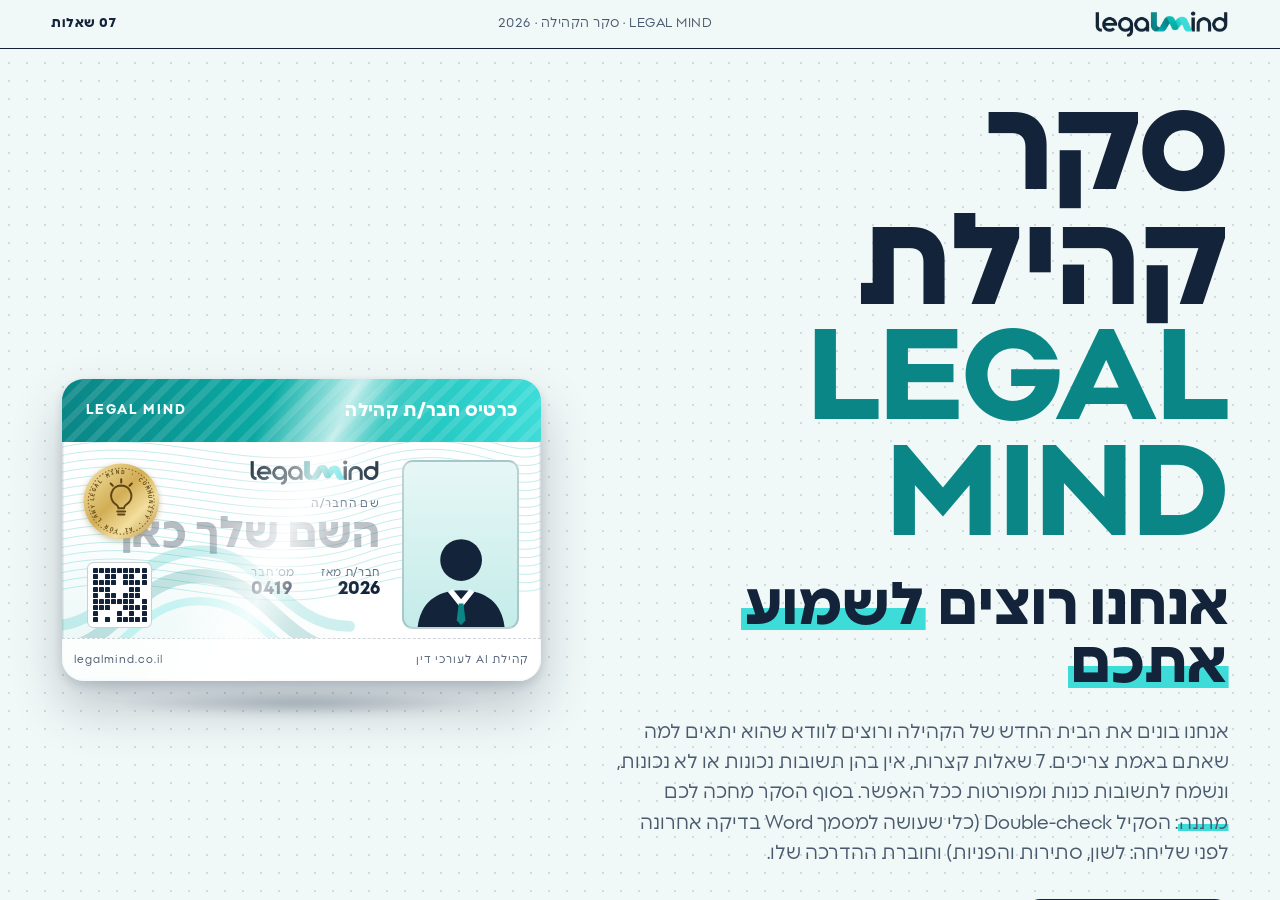
==== commit 76d391e4: "Survey copy: add Double-check explainer on welcome, fix thank-you wording" ====
--- a/community-content-2026/index.html
+++ b/community-content-2026/index.html
@@ -193,10 +193,24 @@
 .end p{margin:0;font-size:16px;line-height:1.55;color:var(--ink-2)}
 .end a{align-self:flex-start;margin-top:4px;font-weight:700;font-size:17px;color:var(--ink);text-decoration:none;border-bottom:2px solid var(--teal-l);padding-bottom:1px;display:inline-flex;gap:8px;align-items:center}
 .end a:hover{border-color:var(--ink)}
-.mini-title{font-family:var(--mono);font-size:13px;letter-spacing:.06em;color:var(--teal-d);margin:20px 0 0}
-.mini-links{display:flex;flex-wrap:wrap;gap:8px;margin-top:10px}
-.mini-links a{font-size:14.5px;font-weight:600;color:var(--ink);text-decoration:none;border:1.5px solid var(--line);border-radius:999px;padding:7px 14px;background:var(--sheet)}
-.mini-links a:hover{border-color:var(--teal-d);color:var(--teal-d)}
+.mini-title{font-family:var(--mono);font-size:14px;letter-spacing:.06em;color:var(--teal-d);margin:24px 0 0;font-weight:700}
+.mini-links{display:flex;flex-wrap:wrap;gap:12px;margin-top:14px}
+.mini-links a{display:inline-flex;align-items:center;gap:12px;padding:10px 20px 10px 14px;background:rgba(255,255,255,.78);backdrop-filter:blur(8px);-webkit-backdrop-filter:blur(8px);border:1px solid rgba(19,35,58,.09);border-radius:18px;box-shadow:0 2px 10px rgba(19,35,58,.07);text-decoration:none;color:var(--ink);font-weight:700;font-size:16.5px;transition:transform .18s var(--ease),box-shadow .18s var(--ease),border-color .18s var(--ease)}
+.mini-links a:hover{transform:translateY(-3px);box-shadow:0 12px 28px rgba(19,35,58,.16)}
+.mini-links .ml-ico{width:40px;height:40px;border-radius:13px;display:flex;align-items:center;justify-content:center;flex:none;box-shadow:inset 0 1px 0 rgba(255,255,255,.35),0 3px 8px rgba(19,35,58,.18)}
+.mini-links .ml-ico svg{width:21px;height:21px;fill:#fff}
+.mini-links .ml-wa .ml-ico{background:linear-gradient(135deg,#3BE481,#149D5B)}
+.mini-links .ml-wa:hover{border-color:rgba(37,211,102,.55)}
+.mini-links .ml-yt .ml-ico{background:linear-gradient(135deg,#FF5A50,#D60000)}
+.mini-links .ml-yt:hover{border-color:rgba(255,0,0,.45)}
+.mini-links .ml-fb .ml-ico{background:linear-gradient(135deg,#55A1FF,#1465D8)}
+.mini-links .ml-fb:hover{border-color:rgba(24,119,242,.5)}
+.mini-links .ml-in .ml-ico{background:linear-gradient(135deg,#3D97E8,#0A66C2)}
+.mini-links .ml-in:hover{border-color:rgba(10,102,194,.5)}
+.mini-links .ml-web .ml-ico{background:linear-gradient(135deg,#35C7BE,#0A8686)}
+.mini-links .ml-web:hover{border-color:rgba(10,134,134,.55)}
+.mini-links .ml-web .ml-ico svg{fill:none;stroke:#fff;stroke-width:2}
+@media (max-width:620px){ .mini-links{gap:9px} .mini-links a{font-size:15px;padding:8px 15px 8px 10px;gap:10px;border-radius:15px} .mini-links .ml-ico{width:34px;height:34px;border-radius:11px} .mini-links .ml-ico svg{width:18px;height:18px} }
 .end svg{width:20px;height:20px}
 
 /* ---------- privacy modal ---------- */
@@ -478,7 +492,7 @@
 </div>
 
 <script>
-window.SURVEY = {"id": "community-content-2026-v2", "title": "סקר קהילת LEGAL MIND", "description": "7 שאלות קצרות שיעזרו לנו להבין אילו תכנים, כלים ופעילויות חשובים לכם היום.", "meta": "LEGAL MIND · סקר הקהילה · 2026", "animation": "medium", "testMode": false, "logIp": false, "artifact": false, "story": {"badgeTitle": "עו״ד · קהילת LEGAL MIND", "fields": [{"label": "מסגרת", "from": "framework"}, {"label": "תחום", "from": "field"}, {"label": "רמת AI", "from": "ailevel"}, {"label": "מכשיר", "from": "device"}]}, "welcome": {"kicker": "סקר קהילת LEGAL MIND", "title": "אנחנו רוצים *לשמוע אתכם*", "text": "אנחנו בונים את הבית החדש של הקהילה ורוצים לוודא שהוא יתאים למה שאתם באמת צריכים. 7 שאלות קצרות, אין בהן תשובות נכונות או לא נכונות, ונשמח לתשובות כנות ומפורטות ככל האפשר. בסוף הסקר מחכה לכם *מתנה*: הסקיל Double-check וחוברת ההדרכה שלו.", "button": "יאללה, מתחילים", "note": "לוקח כ-3 דקות", "props": [{"type": "card"}]}, "questions": [{"id": "framework", "title": "באיזו *מסגרת* אתם עובדים?", "options": ["עצמאי או משרד קטן", "שכיר במשרד עורכי דין", "יועץ משפטי בארגון או בחברה", "מתמחה או סטודנט למשפטים"], "otherPlaceholder": "באיזו מסגרת?", "prop": {"type": "card"}}, {"id": "field", "title": "מהו *תחום העיסוק* המרכזי שלכם?", "options": ["נדל״ן ומקרקעין", "משפחה וירושה", "דיני עבודה", "נזיקין", "פלילי", "מיסים", "מסחרי וחברות", "אזרחי כללי", "הוצאה לפועל וגבייה"], "layout": "chips", "otherPlaceholder": "באיזה תחום?", "prop": {"type": "note", "title": "תחום העיסוק:"}}, {"id": "seek", "title": "מה אתם *מחפשים אצלנו* הכי הרבה?", "multiple": true, "maxPicks": 3, "options": ["סקילים מוכנים להורדה", "מדריכים לכלי ספציפי", "לייבים והקלטות", "תשובות לתקלות", "מה מותר ומה אסור", "כלים לניהול המשרד", "תוכן בתחום העיסוק שלי"], "otherPlaceholder": "מה למשל?", "prop": {"type": "folder", "tab": "קהילת LEGAL MIND", "title": "מה חשוב לכם?", "label": "חדש"}}, {"id": "ailevel", "title": "איפה אתם נמצאים היום עם *בינה מלאכותית*?", "options": ["טרם התנסיתי ברצינות", "מתנסה בסיסי, שיחות עם ChatGPT ודומיו", "משתמש שוטף בעבודה היומיומית", "מתקדם, בונה תהליכי עבודה ואוטומציות"], "other": false, "prop": {"type": "keys", "hot": "Ctrl + AI"}}, {"id": "joined", "type": "open", "required": false, "title": "מה גרם לכם *להצטרף* לקהילת LEGAL MIND?", "subtitle": "ספרו לנו על הרגע או הצורך שהוביל אתכם להצטרף.", "placeholder": "כתבו כאן…", "prop": {"type": "chat", "title": "צוות LEGAL MIND", "text": "מה הביא אתכם אלינו?"}}, {"id": "missing", "type": "open", "required": false, "title": "מה *חסר לכם* היום והייתם רוצים לקבל מאיתנו?", "placeholder": "כתבו כאן…", "prop": {"type": "note", "title": "חסר לנו:"}}, {"id": "device", "title": "באיזה *מכשיר* אתם צורכים את התכנים שלנו בעיקר?", "options": ["בעיקר בנייד", "בעיקר במחשב", "בשניהם בערך באותה מידה"], "other": false, "layout": "cards", "prop": {"type": "laptop", "title": "התכנים של LEGAL MIND", "text": "איפה נוח לכם לצפות ולקרוא?"}}], "collect": {"firstName": true, "lastName": false, "email": true, "phone": false, "marketingConsent": true, "optional": true}, "details": {"kicker": "כמעט סיימנו", "title": "רק *כמה פרטים*", "text": "רוצים את הסקיל Double-check וחוברת ההדרכה שלו? השאירו שם ומייל ונשלח אותם אליכם. הפרטים משמשים רק לשליחה הזו, ומסירתם אינה חובה.", "button": "שליחת הסקר", "prop": {"type": "card"}}, "thankYou": {"kicker": "נשלח", "title": "*תודה* רבה!", "text": "התשובות שלכם יעזרו לנו לבנות את התכנים הבאים של הקהילה. וכפי שהבטחנו — למי שהשאיר פרטים נדאג לשלוח את הסקיל *Double-check* וחוברת ההדרכה שלו: כלי שעובר על מסמך פתוח ב-Word כמו עין שנייה וקפדנית, מתקן טעויות לשון במעקב שינויים, מאתר סתירות, שדות ריקים והפניות שבורות, ומסכם בשורה אחת אם המסמך מוכן לשליחה.", "endCards": false, "linksTitle": "המקומות שלנו", "links": [{"label": "קהילת הוואטסאפ", "url": "https://chat.whatsapp.com/H4QqSkRSKs8CCdWamiWj4Z"}, {"label": "האתר של LEGAL MIND", "url": "https://www.legalmind.co.il/"}, {"label": "יוטיוב", "url": "https://www.youtube.com/@legalmindisrael"}, {"label": "פייסבוק", "url": "https://www.facebook.com/LegalMindAI"}, {"label": "לינקדאין", "url": "https://www.linkedin.com/company/legal-mind-ai/"}], "prop": {"type": "stamp", "text": "התקבל"}}, "endpoint": "https://script.google.com/macros/s/AKfycbymHug3E3L0ySnZ_-ucpemRz4ipUK_rYBXTof5ckIQOy7078vgoVEzyA0KiWwgxyoEA/exec", "automation": {"notifyEmail": "", "sendConfirmation": false, "senderName": "Legal Mind"}, "consentMode": "notice", "privacyUrl": "https://www.legalmind.co.il/privacy.html", "policyVersion": "2026-09-27"};
+window.SURVEY = {"id": "community-content-2026-v2", "title": "סקר קהילת LEGAL MIND", "description": "7 שאלות קצרות שיעזרו לנו להבין אילו תכנים, כלים ופעילויות חשובים לכם היום.", "meta": "LEGAL MIND · סקר הקהילה · 2026", "animation": "medium", "testMode": false, "logIp": false, "artifact": false, "story": {"badgeTitle": "עו״ד · קהילת LEGAL MIND", "fields": [{"label": "מסגרת", "from": "framework"}, {"label": "תחום", "from": "field"}, {"label": "רמת AI", "from": "ailevel"}, {"label": "מכשיר", "from": "device"}]}, "welcome": {"kicker": "סקר קהילת LEGAL MIND", "title": "אנחנו רוצים *לשמוע אתכם*", "text": "אנחנו בונים את הבית החדש של הקהילה ורוצים לוודא שהוא יתאים למה שאתם באמת צריכים. 7 שאלות קצרות, אין בהן תשובות נכונות או לא נכונות, ונשמח לתשובות כנות ומפורטות ככל האפשר. בסוף הסקר מחכה לכם *מתנה*: הסקיל Double-check (כלי שעושה למסמך Word בדיקה אחרונה לפני שליחה: לשון, סתירות והפניות) וחוברת ההדרכה שלו.", "button": "יאללה, מתחילים", "note": "לוקח כ-3 דקות", "props": [{"type": "card"}]}, "questions": [{"id": "framework", "title": "באיזו *מסגרת* אתם עובדים?", "options": ["עצמאי או משרד קטן", "שכיר במשרד עורכי דין", "יועץ משפטי בארגון או בחברה", "מתמחה או סטודנט למשפטים"], "otherPlaceholder": "באיזו מסגרת?", "prop": {"type": "card"}}, {"id": "field", "title": "מהו *תחום העיסוק* המרכזי שלכם?", "options": ["נדל״ן ומקרקעין", "משפחה וירושה", "דיני עבודה", "נזיקין", "פלילי", "מיסים", "מסחרי וחברות", "אזרחי כללי", "הוצאה לפועל וגבייה"], "layout": "chips", "otherPlaceholder": "באיזה תחום?", "prop": {"type": "note", "title": "תחום העיסוק:"}}, {"id": "seek", "title": "מה אתם *מחפשים אצלנו* הכי הרבה?", "multiple": true, "maxPicks": 3, "options": ["סקילים מוכנים להורדה", "מדריכים לכלי ספציפי", "לייבים והקלטות", "תשובות לתקלות", "מה מותר ומה אסור", "כלים לניהול המשרד", "תוכן בתחום העיסוק שלי"], "otherPlaceholder": "מה למשל?", "prop": {"type": "folder", "tab": "קהילת LEGAL MIND", "title": "מה חשוב לכם?", "label": "חדש"}}, {"id": "ailevel", "title": "איפה אתם נמצאים היום עם *בינה מלאכותית*?", "options": ["טרם התנסיתי ברצינות", "מתנסה בסיסי, שיחות עם ChatGPT ודומיו", "משתמש שוטף בעבודה היומיומית", "מתקדם, בונה תהליכי עבודה ואוטומציות"], "other": false, "prop": {"type": "keys", "hot": "Ctrl + AI"}}, {"id": "joined", "type": "open", "required": false, "title": "מה גרם לכם *להצטרף* לקהילת LEGAL MIND?", "subtitle": "ספרו לנו על הרגע או הצורך שהוביל אתכם להצטרף.", "placeholder": "כתבו כאן…", "prop": {"type": "chat", "title": "צוות LEGAL MIND", "text": "מה הביא אתכם אלינו?"}}, {"id": "missing", "type": "open", "required": false, "title": "מה *חסר לכם* היום והייתם רוצים לקבל מאיתנו?", "placeholder": "כתבו כאן…", "prop": {"type": "note", "title": "חסר לנו:"}}, {"id": "device", "title": "באיזה *מכשיר* אתם צורכים את התכנים שלנו בעיקר?", "options": ["בעיקר בנייד", "בעיקר במחשב", "בשניהם בערך באותה מידה"], "other": false, "layout": "cards", "prop": {"type": "laptop", "title": "התכנים של LEGAL MIND", "text": "איפה נוח לכם לצפות ולקרוא?"}}], "collect": {"firstName": true, "lastName": false, "email": true, "phone": false, "marketingConsent": true, "optional": true}, "details": {"kicker": "כמעט סיימנו", "title": "רק *כמה פרטים*", "text": "רוצים את הסקיל Double-check וחוברת ההדרכה שלו? השאירו שם ומייל ונשלח אותם אליכם. הפרטים משמשים רק לשליחה הזו, ומסירתם אינה חובה.", "button": "שליחת הסקר", "prop": {"type": "card"}}, "thankYou": {"kicker": "נשלח", "title": "*תודה* רבה!", "text": "התשובות שלכם יעזרו לנו לבנות את התכנים הבאים של הקהילה. וכפי שהבטחנו, למי שהשאיר פרטים נשלח את הסקיל *Double-check* וחוברת ההדרכה שלו. הסקיל עובר על מסמך פתוח ב-Word כמו עין שנייה קפדנית: מתקן טעויות לשון במעקב שינויים, מאתר סתירות, שדות ריקים והפניות שבורות, ומסכם בשורה אחת אם המסמך מוכן לשליחה.", "endCards": false, "linksTitle": "המקומות שלנו", "links": [{"kind": "wa", "label": "קהילת הוואטסאפ", "url": "https://chat.whatsapp.com/H4QqSkRSKs8CCdWamiWj4Z"}, {"kind": "yt", "label": "יוטיוב", "url": "https://www.youtube.com/@legalmindisrael"}, {"kind": "web", "label": "האתר של LEGAL MIND", "url": "https://www.legalmind.co.il/"}, {"kind": "fb", "label": "פייסבוק", "url": "https://www.facebook.com/LegalMindAI"}, {"kind": "in", "label": "לינקדאין", "url": "https://www.linkedin.com/company/legal-mind-ai/"}], "prop": {"type": "stamp", "text": "התקבל"}}, "endpoint": "https://script.google.com/macros/s/AKfycbymHug3E3L0ySnZ_-ucpemRz4ipUK_rYBXTof5ckIQOy7078vgoVEzyA0KiWwgxyoEA/exec", "automation": {"notifyEmail": "", "sendConfirmation": false, "senderName": "Legal Mind"}, "consentMode": "notice", "privacyUrl": "https://www.legalmind.co.il/privacy.html", "policyVersion": "2026-09-27"};
 window.PRIVACY_HTML = "<h1 id=\"policy-title\">מדיניות פרטיות<\/h1>\n<p>בהתאם לחוק הישראלי<\/p>\n<h2>8. איסוף נתונים<\/h2>\n<p>לצורך ניהול המועדון, אנו אוספים את המידע הבא שתמסור מיוזמתך: שם מלא, פרטי התקשרות (דוא&quot;ל, טלפון), נתוני גלישה באתר המועדון (Log data, Cookies), והיסטוריית תשלומים. המידע נשמר במאגרי המידע של המועדון (המאוחסנים בשרתי ענן מאובטחים של ספקי צד שלישי המאושרים על פי דין).<\/p>\n<h2>9. מטרת איסוף המידע ושימוש בו<\/h2>\n<p>המידע מיועד למטרות הבאות בלבד: (א) מתן הגישה לתכני המועדון. (ב) תפעול טכני וגבייה. (ג) דיוור מקצועי, עדכונים, הצעות שיווקיות רלוונטיות לפעילות המועדון (בכפוף לחוק התקשורת - ספאם). (ד) שיפור השירות והתאמת התכנים להעדפות החברים.<\/p>\n<h2>10. העברת מידע לצד שלישי<\/h2>\n<p>המועדון מתחייב לשמור על סודיות פרטיך ולא למכור או להעביר אותם לצד שלישי כלשהו למטרות שיווקיות. המידע יועבר לצד שלישי רק לצורך מתן השירות הטכני (כגון חברות סליקת אשראי, מערכת הדיוור ומערכת ניהול הלמידה - LMS), או במידה ויידרש לעשות כן על פי צו שיפוטי או דרישת רשות מוסמכת בישראל.<\/p>\n<p>מסמך זה נוסח בלשון זכר מטעמי נוחות בלבד, אך מתייחס לשני המינים כאחד.<\/p>";
 window.LINKS = {"_source": "דף נחיתה ליגל מיינד גרסת צחי.html", "website": "https://www.legalmind.co.il/", "privacy": "https://www.legalmind.co.il/privacy.html", "accessibility": "https://www.legalmind.co.il/accessibility.html", "whatsappCommunity": "https://chat.whatsapp.com/H4QqSkRSKs8CCdWamiWj4Z", "linkedin": "https://www.linkedin.com/company/legal-mind-ai/", "facebook": "https://www.facebook.com/LegalMindAI", "endCards": [{"kind": "whatsapp", "eyebrow": "הקהילה", "badge": "למעלה מ-2,000 עורכי דין כבר בקהילה", "title": "קהילת LEGAL MIND", "text": "המקום לעורכי דין שרוצים להישאר בחזית עולם הבינה המלאכותית. עדכונים, מדריכים וכלים פרקטיים, לצד דיונים פתוחים ושיתוף ידע מהשטח.", "button": "הצטרפות לקהילה בוואטסאפ", "url": "https://chat.whatsapp.com/H4QqSkRSKs8CCdWamiWj4Z"}, {"kind": "site", "eyebrow": "האתר של LEGAL MIND", "title": "באתר LEGAL MIND", "text": "מחכים לכם וובינרים, מדריכים ותכנים מקצועיים, כולם פתוחים וללא עלות.", "button": "לאתר LEGAL MIND", "url": "https://www.legalmind.co.il/"}]};
 window.LOGO = "[data-uri]";
@@ -511,6 +525,8 @@
 
   /* ---------- storage (optional) ---------- */
   var st={answers:{},details:{},submitted:false};
+  // tester link: ?fresh=1 clears the "already filled" lock in this browser
+  if(new URLSearchParams(location.search).get("fresh")==="1"){try{localStorage.removeItem(KEY);}catch(e){}}
   try{var sv=JSON.parse(localStorage.getItem(KEY)||"null");if(sv&&!S.testMode)st=Object.assign(st,sv);}catch(e){}
   function save(){try{localStorage.setItem(KEY,JSON.stringify(st));}catch(e){}}
 
@@ -657,7 +673,13 @@
   var ICON_WEB='<svg viewBox="0 0 24 24" aria-hidden="true" fill="none" stroke="currentColor" stroke-width="2"><circle cx="12" cy="12" r="9"/><path d="M3 12h18M12 3c3 3.5 3 14.5 0 18M12 3c-3 3.5-3 14.5 0 18"/></svg>';
   function thanksHtml(already){var t=S.thankYou||{};var ends=(t.endCards!==false?(L.endCards||[]):[]);
     var cards=ends.map(function(c){return '<div class="end"><span class="e-eyebrow">'+bidi(c.badge||c.eyebrow||"")+'</span><h3>'+bidi(c.title)+'</h3><p>'+bidi(c.text)+'</p><a href="'+esc(c.url)+'" target="_blank" rel="noopener">'+(c.kind==="whatsapp"?ICON_WA:ICON_WEB)+bidi(c.button)+"</a></div>";}).join("");
-    var mini=(t.links||[]).map(function(l){return '<a href="'+esc(l.url)+'" target="_blank" rel="noopener">'+esc(l.label)+'</a>';}).join("");
+    var MICO={
+      wa:'<svg viewBox="0 0 24 24" aria-hidden="true"><path d="M17.472 14.382c-.297-.149-1.758-.867-2.03-.967-.273-.099-.471-.148-.67.15-.197.297-.767.966-.94 1.164-.173.199-.347.223-.644.075-.297-.15-1.255-.463-2.39-1.475-.883-.788-1.48-1.761-1.653-2.059-.173-.297-.018-.458.13-.606.134-.133.298-.347.446-.52.149-.174.198-.298.298-.497.099-.198.05-.371-.025-.52-.075-.149-.669-1.612-.916-2.207-.242-.579-.487-.5-.669-.51-.173-.008-.371-.01-.57-.01-.198 0-.52.074-.792.372-.272.297-1.04 1.016-1.04 2.479 0 1.462 1.065 2.875 1.213 3.074.149.198 2.096 3.2 5.077 4.487.709.306 1.262.489 1.694.625.712.227 1.36.195 1.871.118.571-.085 1.758-.719 2.006-1.413.248-.694.248-1.289.173-1.413-.074-.124-.272-.198-.57-.347m-5.421 7.403h-.004a9.87 9.87 0 01-5.031-1.378l-.361-.214-3.741.982.998-3.648-.235-.374a9.86 9.86 0 01-1.51-5.26c.001-5.45 4.436-9.884 9.888-9.884 2.64 0 5.122 1.03 6.988 2.898a9.825 9.825 0 012.893 6.994c-.003 5.45-4.437 9.884-9.885 9.884m8.413-18.297A11.815 11.815 0 0012.05 0C5.495 0 .16 5.335.157 11.892c0 2.096.547 4.142 1.588 5.945L.057 24l6.305-1.654a11.882 11.882 0 005.683 1.448h.005c6.554 0 11.89-5.335 11.893-11.893a11.821 11.821 0 00-3.48-8.413z"/></svg>',
+      yt:'<svg viewBox="0 0 24 24" aria-hidden="true"><path d="M23.498 6.186a3.016 3.016 0 0 0-2.122-2.136C19.505 3.545 12 3.545 12 3.545s-7.505 0-9.377.505A3.017 3.017 0 0 0 .502 6.186C0 8.07 0 12 0 12s0 3.93.502 5.814a3.016 3.016 0 0 0 2.122 2.136c1.871.505 9.376.505 9.376.505s7.505 0 9.377-.505a3.015 3.015 0 0 0 2.122-2.136C24 15.93 24 12 24 12s0-3.93-.502-5.814zM9.545 15.568V8.432L15.818 12l-6.273 3.568z"/></svg>',
+      fb:'<svg viewBox="0 0 24 24" aria-hidden="true"><path d="M24 12.073c0-6.627-5.373-12-12-12s-12 5.373-12 12c0 5.99 4.388 10.954 10.125 11.854v-8.385H7.078v-3.47h3.047V9.43c0-3.007 1.792-4.669 4.533-4.669 1.312 0 2.686.235 2.686.235v2.953H15.83c-1.491 0-1.956.925-1.956 1.874v2.25h3.328l-.532 3.47h-2.796v8.385C19.612 23.027 24 18.062 24 12.073z"/></svg>',
+      "in":'<svg viewBox="0 0 24 24" aria-hidden="true"><path d="M20.447 20.452h-3.554v-5.569c0-1.328-.027-3.037-1.852-3.037-1.853 0-2.136 1.445-2.136 2.939v5.667H9.351V9h3.414v1.561h.046c.477-.9 1.637-1.85 3.37-1.85 3.601 0 4.267 2.37 4.267 5.455v6.286zM5.337 7.433c-1.144 0-2.063-.926-2.063-2.065 0-1.138.92-2.063 2.063-2.063 1.14 0 2.064.925 2.064 2.063 0 1.139-.925 2.065-2.064 2.065zm1.782 13.019H3.555V9h3.564v11.452zM22.225 0H1.771C.792 0 0 .774 0 1.729v20.542C0 23.227.792 24 1.771 24h20.451C23.2 24 24 23.227 24 22.271V1.729C24 .774 23.2 0 22.225 0z"/></svg>',
+      web:ICON_WEB};
+    var mini=(t.links||[]).map(function(l){return '<a class="ml-'+esc(l.kind||"web")+'" href="'+esc(l.url)+'" target="_blank" rel="noopener"><span class="ml-ico">'+(MICO[l.kind]||MICO.web)+'</span><span>'+esc(l.label)+'</span></a>';}).join("");
     var miniHtml=mini?((t.linksTitle?'<p class="mini-title">'+esc(t.linksTitle)+'</p>':'')+'<div class="mini-links">'+mini+'</div>'):'';
     var prop=propHtml(t);
     return '<div class="q-grid'+(prop?"":" solo")+'"><div class="prop-zone'+(prop?"":" none")+'" aria-hidden="true">'+prop+'</div><div class="q-main"><span class="eyebrow">'+esc(t.kicker||"נשלח")+'</span><h2 class="title">'+rich(already?(t.alreadyTitle||"כבר *מילאתם*"):(t.title||"*תודה* רבה!"))+'</h2><p class="sub">'+rich(already?(t.alreadyText||"התשובות שלכם כבר אצלנו."):(t.text||"התשובות התקבלו."))+'</p>'+(cards?'<div class="ends">'+cards+"</div>":"")+miniHtml+"</div></div>";}
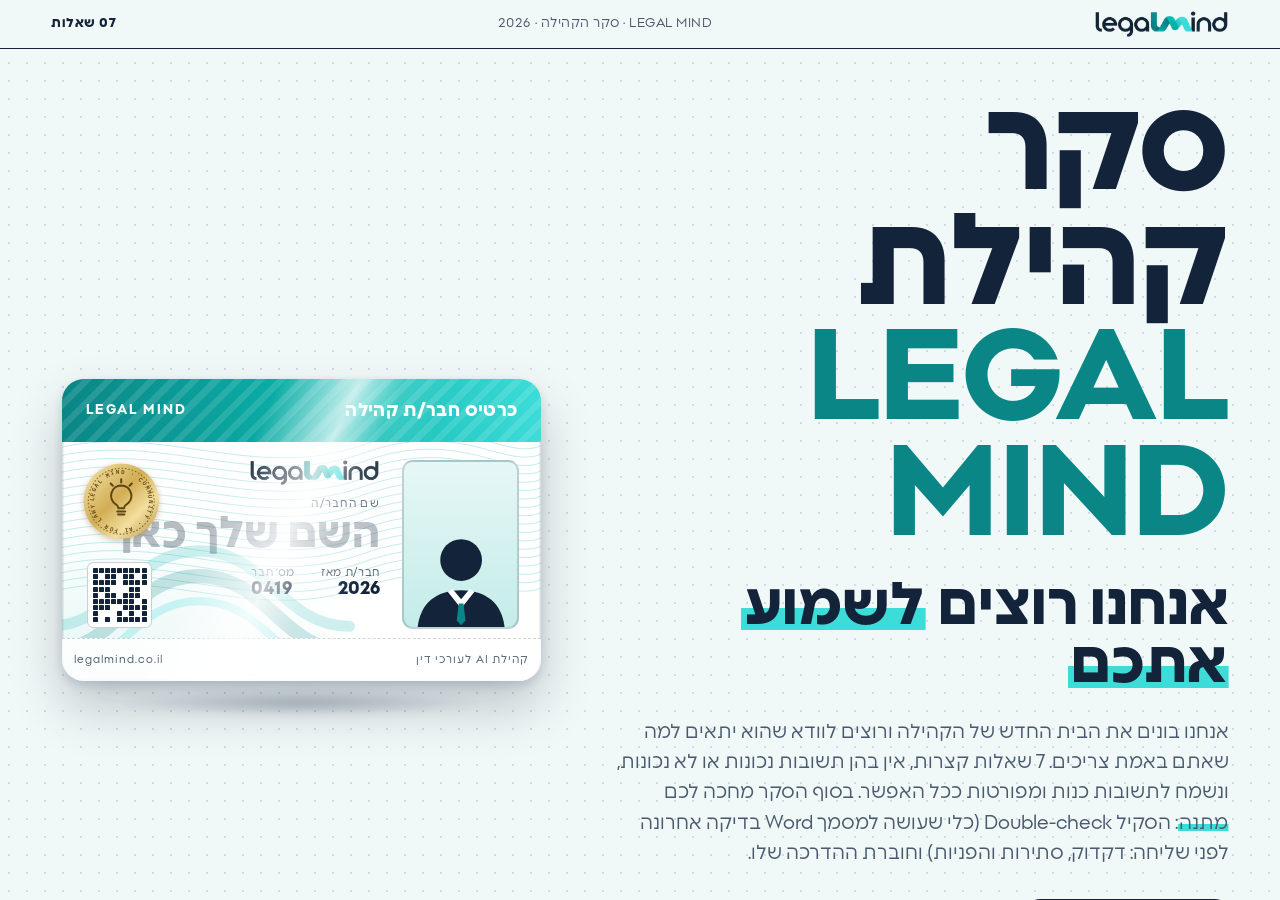
==== commit 64539afd: "Add files via upload" ====
--- a/community-content-2026/index.html
+++ b/community-content-2026/index.html
@@ -492,7 +492,7 @@
 </div>
 
 <script>
-window.SURVEY = {"id": "community-content-2026-v2", "title": "סקר קהילת LEGAL MIND", "description": "7 שאלות קצרות שיעזרו לנו להבין אילו תכנים, כלים ופעילויות חשובים לכם היום.", "meta": "LEGAL MIND · סקר הקהילה · 2026", "animation": "medium", "testMode": false, "logIp": false, "artifact": false, "story": {"badgeTitle": "עו״ד · קהילת LEGAL MIND", "fields": [{"label": "מסגרת", "from": "framework"}, {"label": "תחום", "from": "field"}, {"label": "רמת AI", "from": "ailevel"}, {"label": "מכשיר", "from": "device"}]}, "welcome": {"kicker": "סקר קהילת LEGAL MIND", "title": "אנחנו רוצים *לשמוע אתכם*", "text": "אנחנו בונים את הבית החדש של הקהילה ורוצים לוודא שהוא יתאים למה שאתם באמת צריכים. 7 שאלות קצרות, אין בהן תשובות נכונות או לא נכונות, ונשמח לתשובות כנות ומפורטות ככל האפשר. בסוף הסקר מחכה לכם *מתנה*: הסקיל Double-check (כלי שעושה למסמך Word בדיקה אחרונה לפני שליחה: לשון, סתירות והפניות) וחוברת ההדרכה שלו.", "button": "יאללה, מתחילים", "note": "לוקח כ-3 דקות", "props": [{"type": "card"}]}, "questions": [{"id": "framework", "title": "באיזו *מסגרת* אתם עובדים?", "options": ["עצמאי או משרד קטן", "שכיר במשרד עורכי דין", "יועץ משפטי בארגון או בחברה", "מתמחה או סטודנט למשפטים"], "otherPlaceholder": "באיזו מסגרת?", "prop": {"type": "card"}}, {"id": "field", "title": "מהו *תחום העיסוק* המרכזי שלכם?", "options": ["נדל״ן ומקרקעין", "משפחה וירושה", "דיני עבודה", "נזיקין", "פלילי", "מיסים", "מסחרי וחברות", "אזרחי כללי", "הוצאה לפועל וגבייה"], "layout": "chips", "otherPlaceholder": "באיזה תחום?", "prop": {"type": "note", "title": "תחום העיסוק:"}}, {"id": "seek", "title": "מה אתם *מחפשים אצלנו* הכי הרבה?", "multiple": true, "maxPicks": 3, "options": ["סקילים מוכנים להורדה", "מדריכים לכלי ספציפי", "לייבים והקלטות", "תשובות לתקלות", "מה מותר ומה אסור", "כלים לניהול המשרד", "תוכן בתחום העיסוק שלי"], "otherPlaceholder": "מה למשל?", "prop": {"type": "folder", "tab": "קהילת LEGAL MIND", "title": "מה חשוב לכם?", "label": "חדש"}}, {"id": "ailevel", "title": "איפה אתם נמצאים היום עם *בינה מלאכותית*?", "options": ["טרם התנסיתי ברצינות", "מתנסה בסיסי, שיחות עם ChatGPT ודומיו", "משתמש שוטף בעבודה היומיומית", "מתקדם, בונה תהליכי עבודה ואוטומציות"], "other": false, "prop": {"type": "keys", "hot": "Ctrl + AI"}}, {"id": "joined", "type": "open", "required": false, "title": "מה גרם לכם *להצטרף* לקהילת LEGAL MIND?", "subtitle": "ספרו לנו על הרגע או הצורך שהוביל אתכם להצטרף.", "placeholder": "כתבו כאן…", "prop": {"type": "chat", "title": "צוות LEGAL MIND", "text": "מה הביא אתכם אלינו?"}}, {"id": "missing", "type": "open", "required": false, "title": "מה *חסר לכם* היום והייתם רוצים לקבל מאיתנו?", "placeholder": "כתבו כאן…", "prop": {"type": "note", "title": "חסר לנו:"}}, {"id": "device", "title": "באיזה *מכשיר* אתם צורכים את התכנים שלנו בעיקר?", "options": ["בעיקר בנייד", "בעיקר במחשב", "בשניהם בערך באותה מידה"], "other": false, "layout": "cards", "prop": {"type": "laptop", "title": "התכנים של LEGAL MIND", "text": "איפה נוח לכם לצפות ולקרוא?"}}], "collect": {"firstName": true, "lastName": false, "email": true, "phone": false, "marketingConsent": true, "optional": true}, "details": {"kicker": "כמעט סיימנו", "title": "רק *כמה פרטים*", "text": "רוצים את הסקיל Double-check וחוברת ההדרכה שלו? השאירו שם ומייל ונשלח אותם אליכם. הפרטים משמשים רק לשליחה הזו, ומסירתם אינה חובה.", "button": "שליחת הסקר", "prop": {"type": "card"}}, "thankYou": {"kicker": "נשלח", "title": "*תודה* רבה!", "text": "התשובות שלכם יעזרו לנו לבנות את התכנים הבאים של הקהילה. וכפי שהבטחנו, למי שהשאיר פרטים נשלח את הסקיל *Double-check* וחוברת ההדרכה שלו. הסקיל עובר על מסמך פתוח ב-Word כמו עין שנייה קפדנית: מתקן טעויות לשון במעקב שינויים, מאתר סתירות, שדות ריקים והפניות שבורות, ומסכם בשורה אחת אם המסמך מוכן לשליחה.", "endCards": false, "linksTitle": "המקומות שלנו", "links": [{"kind": "wa", "label": "קהילת הוואטסאפ", "url": "https://chat.whatsapp.com/H4QqSkRSKs8CCdWamiWj4Z"}, {"kind": "yt", "label": "יוטיוב", "url": "https://www.youtube.com/@legalmindisrael"}, {"kind": "web", "label": "האתר של LEGAL MIND", "url": "https://www.legalmind.co.il/"}, {"kind": "fb", "label": "פייסבוק", "url": "https://www.facebook.com/LegalMindAI"}, {"kind": "in", "label": "לינקדאין", "url": "https://www.linkedin.com/company/legal-mind-ai/"}], "prop": {"type": "stamp", "text": "התקבל"}}, "endpoint": "https://script.google.com/macros/s/AKfycbymHug3E3L0ySnZ_-ucpemRz4ipUK_rYBXTof5ckIQOy7078vgoVEzyA0KiWwgxyoEA/exec", "automation": {"notifyEmail": "", "sendConfirmation": false, "senderName": "Legal Mind"}, "consentMode": "notice", "privacyUrl": "https://www.legalmind.co.il/privacy.html", "policyVersion": "2026-09-27"};
+window.SURVEY = {"id": "community-content-2026-v2", "title": "סקר קהילת LEGAL MIND", "description": "7 שאלות קצרות שיעזרו לנו להבין אילו תכנים, כלים ופעילויות חשובים לכם היום.", "meta": "LEGAL MIND · סקר הקהילה · 2026", "animation": "medium", "testMode": false, "logIp": false, "artifact": false, "story": {"badgeTitle": "עו״ד · קהילת LEGAL MIND", "fields": [{"label": "מסגרת", "from": "framework"}, {"label": "תחום", "from": "field"}, {"label": "רמת AI", "from": "ailevel"}, {"label": "מכשיר", "from": "device"}]}, "welcome": {"kicker": "סקר קהילת LEGAL MIND", "title": "אנחנו רוצים *לשמוע אתכם*", "text": "אנחנו בונים את הבית החדש של הקהילה ורוצים לוודא שהוא יתאים למה שאתם באמת צריכים. 7 שאלות קצרות, אין בהן תשובות נכונות או לא נכונות, ונשמח לתשובות כנות ומפורטות ככל האפשר. בסוף הסקר מחכה לכם *מתנה*: הסקיל Double-check (כלי שעושה למסמך Word בדיקה אחרונה לפני שליחה: דקדוק, סתירות והפניות) וחוברת ההדרכה שלו.", "button": "יאללה, מתחילים", "note": "לוקח כ-3 דקות", "props": [{"type": "card"}]}, "questions": [{"id": "framework", "title": "באיזו *מסגרת* אתם עובדים?", "options": ["עצמאי או משרד קטן", "שכיר במשרד עורכי דין", "יועץ משפטי בארגון או בחברה", "מתמחה או סטודנט למשפטים"], "otherPlaceholder": "באיזו מסגרת?", "prop": {"type": "card"}}, {"id": "field", "title": "מהו *תחום העיסוק* המרכזי שלכם?", "options": ["נדל״ן ומקרקעין", "משפחה וירושה", "דיני עבודה", "נזיקין", "פלילי", "מיסים", "מסחרי וחברות", "אזרחי כללי", "הוצאה לפועל וגבייה"], "layout": "chips", "otherPlaceholder": "באיזה תחום?", "prop": {"type": "note", "title": "תחום העיסוק:"}}, {"id": "seek", "title": "מה אתם *מחפשים אצלנו* הכי הרבה?", "multiple": true, "maxPicks": 3, "options": ["סקילים מוכנים להורדה", "מדריכים לכלי ספציפי", "לייבים והקלטות", "תשובות לתקלות", "מה מותר ומה אסור", "כלים לניהול המשרד", "תוכן בתחום העיסוק שלי"], "otherPlaceholder": "מה למשל?", "prop": {"type": "folder", "tab": "קהילת LEGAL MIND", "title": "מה חשוב לכם?", "label": "חדש"}}, {"id": "ailevel", "title": "איפה אתם נמצאים היום עם *בינה מלאכותית*?", "options": ["טרם התנסיתי ברצינות", "מתנסה בסיסי, שיחות עם ChatGPT ודומיו", "משתמש שוטף בעבודה היומיומית", "מתקדם, בונה תהליכי עבודה ואוטומציות"], "other": false, "prop": {"type": "keys", "hot": "Ctrl + AI"}}, {"id": "joined", "type": "open", "required": false, "title": "מה גרם לכם *להצטרף* לקהילת LEGAL MIND?", "subtitle": "ספרו לנו על הרגע או הצורך שהוביל אתכם להצטרף.", "placeholder": "כתבו כאן…", "prop": {"type": "chat", "title": "צוות LEGAL MIND", "text": "מה הביא אתכם אלינו?"}}, {"id": "missing", "type": "open", "required": false, "title": "מה *חסר לכם* היום והייתם רוצים לקבל מאיתנו?", "placeholder": "כתבו כאן…", "prop": {"type": "note", "title": "חסר לנו:"}}, {"id": "device", "title": "באיזה *מכשיר* אתם צורכים את התכנים שלנו בעיקר?", "options": ["בעיקר בנייד", "בעיקר במחשב", "בשניהם בערך באותה מידה"], "other": false, "layout": "cards", "prop": {"type": "laptop", "title": "התכנים של LEGAL MIND", "text": "איפה נוח לכם לצפות ולקרוא?"}}], "collect": {"firstName": true, "lastName": false, "email": true, "phone": false, "marketingConsent": true, "optional": true}, "details": {"kicker": "כמעט סיימנו", "title": "רק *כמה פרטים*", "text": "רוצים את הסקיל Double-check וחוברת ההדרכה שלו? השאירו שם ומייל ונשלח אותם אליכם. הפרטים משמשים רק לשליחה הזו, ומסירתם אינה חובה.", "button": "שליחת הסקר", "prop": {"type": "card"}}, "thankYou": {"kicker": "נשלח", "title": "*תודה* רבה!", "text": "התשובות שלכם יעזרו לנו לבנות את התכנים הבאים של הקהילה. וכפי שהבטחנו, למי שהשאיר פרטים נשלח את הסקיל *Double-check* וחוברת ההדרכה שלו. הסקיל עובר על מסמך פתוח ב-Word כמו עין שנייה קפדנית: מתקן טעויות לשון במעקב שינויים, מאתר סתירות, שדות ריקים והפניות שבורות, ומסכם בשורה אחת אם המסמך מוכן לשליחה.", "endCards": false, "linksTitle": "המקומות שלנו", "links": [{"kind": "wa", "label": "קהילת הוואטסאפ", "url": "https://chat.whatsapp.com/H4QqSkRSKs8CCdWamiWj4Z"}, {"kind": "yt", "label": "יוטיוב", "url": "https://www.youtube.com/@legalmindisrael"}, {"kind": "web", "label": "האתר של LEGAL MIND", "url": "https://www.legalmind.co.il/"}, {"kind": "fb", "label": "פייסבוק", "url": "https://www.facebook.com/LegalMindAI"}, {"kind": "in", "label": "לינקדאין", "url": "https://www.linkedin.com/company/legal-mind-ai/"}], "prop": {"type": "stamp", "text": "התקבל"}}, "endpoint": "https://script.google.com/macros/s/AKfycbymHug3E3L0ySnZ_-ucpemRz4ipUK_rYBXTof5ckIQOy7078vgoVEzyA0KiWwgxyoEA/exec", "automation": {"notifyEmail": "", "sendConfirmation": false, "senderName": "Legal Mind"}, "consentMode": "notice", "privacyUrl": "https://www.legalmind.co.il/privacy.html", "policyVersion": "2026-09-27"};
 window.PRIVACY_HTML = "<h1 id=\"policy-title\">מדיניות פרטיות<\/h1>\n<p>בהתאם לחוק הישראלי<\/p>\n<h2>8. איסוף נתונים<\/h2>\n<p>לצורך ניהול המועדון, אנו אוספים את המידע הבא שתמסור מיוזמתך: שם מלא, פרטי התקשרות (דוא&quot;ל, טלפון), נתוני גלישה באתר המועדון (Log data, Cookies), והיסטוריית תשלומים. המידע נשמר במאגרי המידע של המועדון (המאוחסנים בשרתי ענן מאובטחים של ספקי צד שלישי המאושרים על פי דין).<\/p>\n<h2>9. מטרת איסוף המידע ושימוש בו<\/h2>\n<p>המידע מיועד למטרות הבאות בלבד: (א) מתן הגישה לתכני המועדון. (ב) תפעול טכני וגבייה. (ג) דיוור מקצועי, עדכונים, הצעות שיווקיות רלוונטיות לפעילות המועדון (בכפוף לחוק התקשורת - ספאם). (ד) שיפור השירות והתאמת התכנים להעדפות החברים.<\/p>\n<h2>10. העברת מידע לצד שלישי<\/h2>\n<p>המועדון מתחייב לשמור על סודיות פרטיך ולא למכור או להעביר אותם לצד שלישי כלשהו למטרות שיווקיות. המידע יועבר לצד שלישי רק לצורך מתן השירות הטכני (כגון חברות סליקת אשראי, מערכת הדיוור ומערכת ניהול הלמידה - LMS), או במידה ויידרש לעשות כן על פי צו שיפוטי או דרישת רשות מוסמכת בישראל.<\/p>\n<p>מסמך זה נוסח בלשון זכר מטעמי נוחות בלבד, אך מתייחס לשני המינים כאחד.<\/p>";
 window.LINKS = {"_source": "דף נחיתה ליגל מיינד גרסת צחי.html", "website": "https://www.legalmind.co.il/", "privacy": "https://www.legalmind.co.il/privacy.html", "accessibility": "https://www.legalmind.co.il/accessibility.html", "whatsappCommunity": "https://chat.whatsapp.com/H4QqSkRSKs8CCdWamiWj4Z", "linkedin": "https://www.linkedin.com/company/legal-mind-ai/", "facebook": "https://www.facebook.com/LegalMindAI", "endCards": [{"kind": "whatsapp", "eyebrow": "הקהילה", "badge": "למעלה מ-2,000 עורכי דין כבר בקהילה", "title": "קהילת LEGAL MIND", "text": "המקום לעורכי דין שרוצים להישאר בחזית עולם הבינה המלאכותית. עדכונים, מדריכים וכלים פרקטיים, לצד דיונים פתוחים ושיתוף ידע מהשטח.", "button": "הצטרפות לקהילה בוואטסאפ", "url": "https://chat.whatsapp.com/H4QqSkRSKs8CCdWamiWj4Z"}, {"kind": "site", "eyebrow": "האתר של LEGAL MIND", "title": "באתר LEGAL MIND", "text": "מחכים לכם וובינרים, מדריכים ותכנים מקצועיים, כולם פתוחים וללא עלות.", "button": "לאתר LEGAL MIND", "url": "https://www.legalmind.co.il/"}]};
 window.LOGO = "[data-uri]";
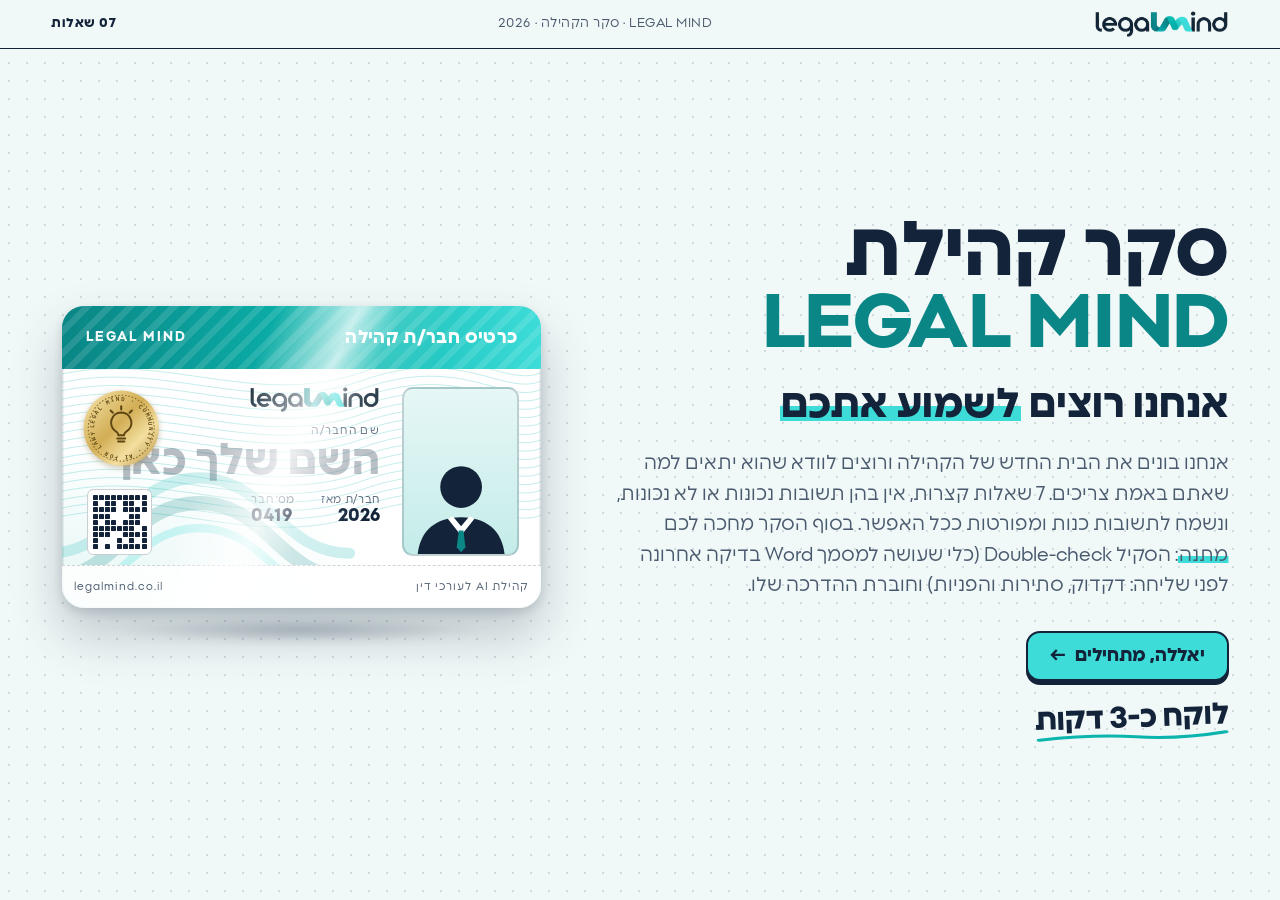
==== commit 9fbd49eb: "Reduce heading sizes to max two lines (Kadabra feedback)תאשר" ====
--- a/community-content-2026/index.html
+++ b/community-content-2026/index.html
@@ -73,7 +73,7 @@
 /* ---------- type ---------- */
 .eyebrow{font-family:var(--mono);font-size:13px;font-weight:600;letter-spacing:.08em;color:var(--teal-d);display:flex;align-items:center;gap:10px}
 .eyebrow::before{content:"";width:22px;height:2px;background:currentColor}
-.title{font-family:var(--display);font-weight:700;line-height:.95;margin:0;font-size:clamp(54px,9.5vw,96px);letter-spacing:-.005em;text-wrap:balance}
+.title{font-family:var(--display);font-weight:700;line-height:1;margin:0;font-size:clamp(26px,4.2vw,48px);letter-spacing:-.005em;text-wrap:balance}
 .sub{margin:0;font-size:clamp(17px,1.6vw,19px);line-height:1.6;color:var(--ink-2);max-width:56ch}
 mark.hl{color:inherit;background:linear-gradient(transparent 52%,var(--teal-l) 52%,var(--teal-l) 90%,transparent 90%) no-repeat 100% 0/0% 100%;
   -webkit-box-decoration-break:clone;box-decoration-break:clone;padding-inline:.04em}
@@ -151,9 +151,9 @@
 .hero-visual .prop{font-size:calc(100cqw / 23)}
 .hero-copy{display:flex;flex-direction:column;align-items:center;text-align:center;gap:clamp(16px,2.6vh,26px);min-width:0}
 .hero-copy>*{max-width:100%}
-.hero-head{font-family:var(--display);font-weight:700;font-size:clamp(60px,15vw,128px);line-height:.9;margin:0;text-wrap:balance;letter-spacing:-.005em}
+.hero-head{font-family:var(--display);font-weight:700;font-size:clamp(40px,8vw,76px);line-height:.95;margin:0;text-wrap:balance;letter-spacing:-.005em}
 .hero-head .ltr{color:var(--teal-d)}
-.hero-q{font-family:var(--display);font-weight:700;font-size:clamp(34px,7.4vw,58px);line-height:1;margin:0;color:var(--ink)}
+.hero-q{font-family:var(--display);font-weight:700;font-size:clamp(24px,4.2vw,40px);line-height:1.05;margin:0;color:var(--ink)}
 .hero-cta{display:flex;flex-direction:column;align-items:center;gap:22px;margin-top:6px}
 .hero-cta .hand{transform:rotate(-2deg);position:relative}
 .hero-cta .hand svg{position:absolute;inset-inline:0;bottom:-8px;width:100%;height:10px}
@@ -539,9 +539,9 @@
     var q=Q.filter(function(x){return x.id===id;})[0];return q?answerText(q):"";}
   function fieldsHtml(){
     return ((S.story&&S.story.fields)||[]).map(function(f){var v=answerOf(f.from);
-      return '<div class="sf'+(v?" sf-filled":"")+'" data-from="'+esc(f.from)+'"><span class="sf-label">'+esc(f.label)+'</span><span class="sf-value">'+(v?esc(short(v,30)):"—")+"</span></div>";}).join("");}
+      return '<div class="sf'+(v?" sf-filled":"")+'" data-from="'+esc(f.from)+'"><span class="sf-label">'+esc(f.label)+'</span><span class="sf-value">'+(v?esc(short(v,30)):"…")+"</span></div>";}).join("");}
   function refreshFields(el,curId){
-    el.querySelectorAll(".sf").forEach(function(r){var v=answerOf(r.dataset.from),sp=r.querySelector(".sf-value"),nv=v?short(v,30):"—";
+    el.querySelectorAll(".sf").forEach(function(r){var v=answerOf(r.dataset.from),sp=r.querySelector(".sf-value"),nv=v?short(v,30):"…";
       r.classList.toggle("sf-current",r.dataset.from===curId);
       if(sp.textContent!==nv){sp.textContent=nv;r.classList.remove("sf-pop");void r.offsetWidth;r.classList.add("sf-pop");}});}
   function replay(el,cls){el.classList.remove(cls);void el.offsetWidth;el.classList.add(cls);}
